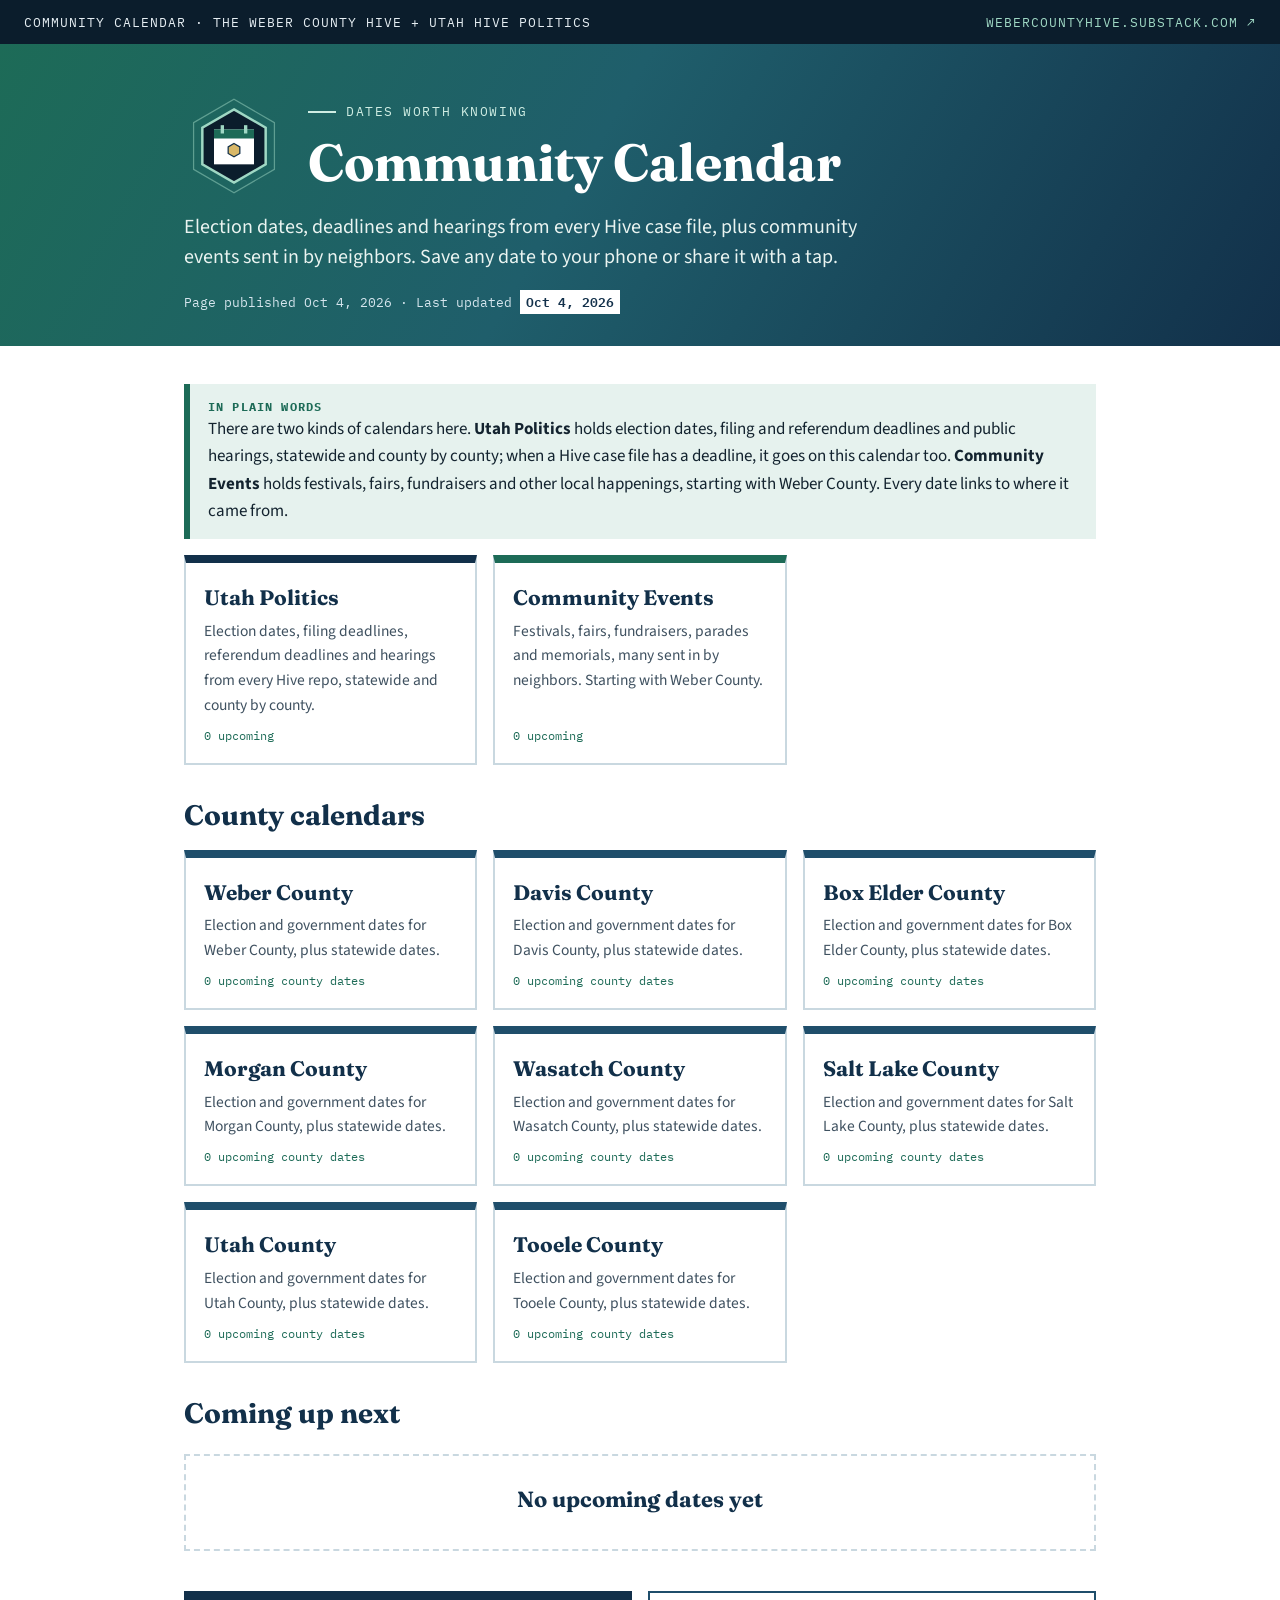
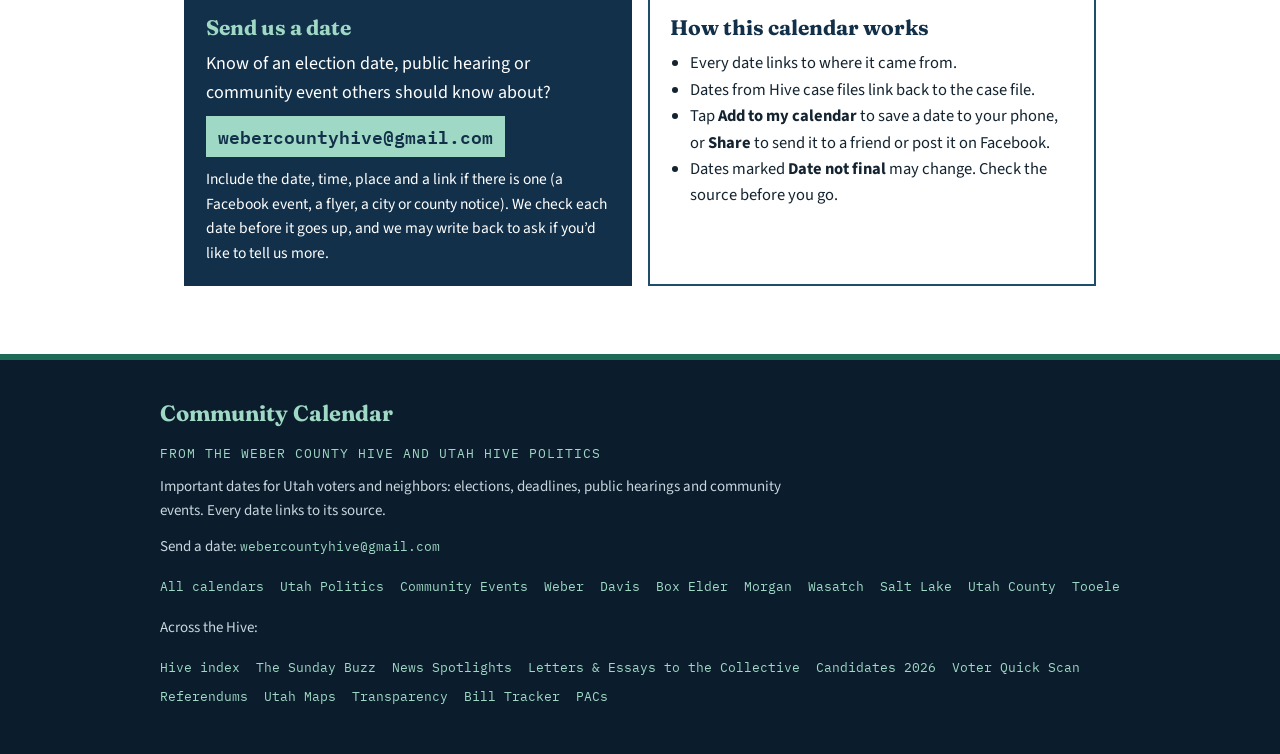
==== index.html @ 86350dc8 "Add files via upload" ====
<!DOCTYPE html>
<html lang="en">
<head>
<meta charset="UTF-8">
<meta name="viewport" content="width=device-width, initial-scale=1.0">
<title>Community Calendar — The Weber County Hive</title>
<meta name="description" content="Important dates for Utah voters and neighbors: elections, deadlines, hearings and community events, each linked to its source.">
<link rel="icon" href="data:image/svg+xml,%3Csvg xmlns='http://www.w3.org/2000/svg' viewBox='0 0 120 120'%3E%3Cpolygon points='60,8 105,34 105,86 60,112 15,86 15,34' fill='%2312304a' stroke='%239FD8C4' stroke-width='8'/%3E%3Crect x='38' y='42' width='44' height='38' fill='%23fff'/%3E%3Crect x='38' y='42' width='44' height='10' fill='%231d6b57'/%3E%3C/svg%3E">
<link rel="preconnect" href="https://fonts.googleapis.com"><link rel="preconnect" href="https://fonts.gstatic.com" crossorigin><link href="https://fonts.googleapis.com/css2?family=Fraunces:ital,opsz,wght@0,9..144,400;0,9..144,600;0,9..144,700;1,9..144,500&family=Source+Sans+3:ital,wght@0,400;0,600;0,700;1,400&family=IBM+Plex+Mono:wght@400;500;600&display=swap" rel="stylesheet">
<link rel="stylesheet" href="style.css?v=1">
</head>
<body>
<div class="topbar"><span>Community Calendar · The Weber County Hive + Utah Hive Politics</span><a href="https://webercountyhive.substack.com/" target="_blank" rel="noopener">webercountyhive.substack.com ↗</a></div>
<div class="band"><header class="masthead"><div class="mhead"><svg class="mark" viewBox="0 0 120 120" aria-hidden="true"><polygon points="60,4 108.5,32 108.5,88 60,116 11.5,88 11.5,32" fill="none" stroke="#9FD8C4" stroke-opacity=".5" stroke-width="1.5"/><polygon points="60,16 98,38 98,82 60,104 22,82 22,38" fill="#0b1d2c" stroke="#9FD8C4" stroke-width="3"/><rect x="36" y="40" width="48" height="42" fill="#fff"/><rect x="36" y="40" width="48" height="11" fill="#1d6b57"/><rect x="44" y="35" width="4" height="10" fill="#9FD8C4"/><rect x="72" y="35" width="4" height="10" fill="#9FD8C4"/><polygon points="60,57 67,61 67,69 60,73 53,69 53,61" fill="#D9B868" stroke="#12304a" stroke-width="1.5"/></svg><div>
  <div class="eyebrow">Dates worth knowing</div>
  <h1 class="title">Community Calendar</h1></div></div>
  <p class="dek">Election dates, deadlines and hearings from every Hive case file, plus community events sent in by neighbors. Save any date to your phone or share it with a tap.</p>
  <div class="dates">Page published <span data-site="pagePublished"></span> · Last updated <span class="upd" data-site="pageUpdated"></span></div>
</header></div>
<section><p class="plain"><b>IN PLAIN WORDS</b>There are two kinds of calendars here. <strong>Utah Politics</strong> holds election dates, filing and referendum deadlines and public hearings, statewide and county by county; when a Hive case file has a deadline, it goes on this calendar too. <strong>Community Events</strong> holds festivals, fairs, fundraisers and other local happenings, starting with Weber County. Every date links to where it came from.</p>
<div class="cards" id="maincards"></div>
<h2 style="margin-top:28px;">County calendars</h2><div class="cards" id="countycards"></div></section>
<section><h2>Coming up next</h2><div id="events"></div></section>
<section id="submit"><div class="two">
  <div class="box dark"><h3>Send us a date</h3><p style="margin:0;">Know of an election date, public hearing or community event others should know about?</p>
  <a class="email" href="mailto:webercountyhive@gmail.com?subject=Calendar%20Event">webercountyhive@gmail.com</a>
  <p style="margin:6px 0 0;font-size:15.5px;">Include the date, time, place and a link if there is one (a Facebook event, a flyer, a city or county notice). We check each date before it goes up, and we may write back to ask if you&rsquo;d like to tell us more.</p></div>
  <div class="box"><h3>How this calendar works</h3><ul style="margin:0;padding-left:20px;font-size:16.5px;">
  <li>Every date links to where it came from.</li>
  <li>Dates from Hive case files link back to the case file.</li>
  <li>Tap <strong>Add to my calendar</strong> to save a date to your phone, or <strong>Share</strong> to send it to a friend or post it on Facebook.</li>
  <li>Dates marked <strong>Date not final</strong> may change. Check the source before you go.</li></ul></div>
</div></section>
<div class="toast" id="toast"></div>
<footer class="site-footer"><div class="wrap">
  <h3>Community Calendar</h3><p style="color:#9FD8C4;font-family:'IBM Plex Mono',monospace;font-size:12.5px;letter-spacing:.08em;text-transform:uppercase;">From The Weber County Hive and Utah Hive Politics</p>
  <p>Important dates for Utah voters and neighbors: elections, deadlines, public hearings and community events. Every date links to its source.</p>
  <p>Send a date: <a href="mailto:webercountyhive@gmail.com?subject=Calendar%20Event">webercountyhive@gmail.com</a></p>
  <div class="site-links"><a href="index.html">All calendars</a><a href="politics.html">Utah Politics</a><a href="community.html">Community Events</a><a href="weber.html">Weber</a><a href="davis.html">Davis</a><a href="box-elder.html">Box Elder</a><a href="morgan.html">Morgan</a><a href="wasatch.html">Wasatch</a><a href="salt-lake.html">Salt Lake</a><a href="utah-county.html">Utah County</a><a href="tooele.html">Tooele</a></div>
  <p style="margin-top:6px;">Across the Hive:</p>
  <div class="site-links"><a href="https://weber-county-hive.github.io/-weber-county-hive-index/">Hive index</a><a href="https://weber-county-hive.github.io/sunday_buzz/">The Sunday Buzz</a><a href="https://weber-county-hive.github.io/Utah-Hive-News-Spotlights/">News Spotlights</a><a href="https://weber-county-hive.github.io/Letters-Essays-to-the-Collective/">Letters &amp; Essays to the Collective</a><a href="https://weber-county-hive.github.io/candidates2026/">Candidates 2026</a><a href="https://weber-county-hive.github.io/Voter-Quick-Scan-2026/">Voter Quick Scan</a><a href="https://webercountyhive-coder.github.io/referendum/">Referendums</a><a href="https://weber-county-hive.github.io/utah-maps/">Utah Maps</a><a href="https://weber-county-hive.github.io/Transparency/">Transparency</a><a href="https://weber-county-hive.github.io/Bill-Tracker/">Bill Tracker</a><a href="https://weber-county-hive.github.io/pac/">PACs</a></div>
</div></footer>
<script src="events-data.js?v=1"></script>
<script>window.CAL_MODE="hub";window.CAL_COUNTY="";window.CAL_FILE="";</script>
<script src="calendar.js?v=1"></script>
</body>
</html>
---- style.css ----
/* Weber County Hive Community Calendar — blues and greens */
:root{--navy:#12304a;--blue:#1f4e6b;--sea:#1f5e6b;--green:#1d6b57;--mint:#E6F2EE;--sky:#E7F0F6;--white:#FFFFFF;--ink:#13232F;--ink-soft:#3F5160;--line:#C9D8E0;--gold:#D9B868;--max:960px;}
*{box-sizing:border-box;}
body{margin:0;background:var(--white);color:var(--ink);font-family:'Source Sans 3',sans-serif;font-size:18px;line-height:1.6;}
a{color:var(--blue);text-underline-offset:3px;}
a:hover{color:var(--green);}
h1,h2,h3{font-family:'Fraunces',serif;font-weight:700;margin:0;}
.topbar{background:#0b1d2c;color:#E6EEF3;padding:12px 24px;font-family:'IBM Plex Mono',monospace;font-size:12.5px;letter-spacing:.08em;text-transform:uppercase;display:flex;justify-content:space-between;flex-wrap:wrap;gap:8px;}
.topbar a{color:#9FD8C4;text-decoration:none;}
.topbar a:hover{color:#fff;}
.band{background:linear-gradient(120deg,var(--green) 0%,var(--sea) 45%,var(--navy) 100%);color:#fff;}
header.masthead{padding:52px 24px 32px;max-width:var(--max);margin:0 auto;}
.crumb{font-family:'IBM Plex Mono',monospace;font-size:12.5px;margin-bottom:16px;}
.crumb a{color:#CFEDE3;}
.mhead{display:flex;gap:24px;align-items:center;}
.mark{width:100px;height:100px;flex:none;}
.eyebrow{font-family:'IBM Plex Mono',monospace;font-size:13px;letter-spacing:.12em;text-transform:uppercase;margin-bottom:12px;color:#CFEDE3;display:flex;align-items:center;gap:10px;}
.eyebrow::before{content:"";width:28px;height:2px;background:#CFEDE3;display:inline-block;}
h1.title{font-size:clamp(32px,5.4vw,52px);line-height:1.06;}
.dek{font-size:20px;max-width:700px;margin-top:16px;line-height:1.5;color:#EAF4F1;}
.dates{font-family:'IBM Plex Mono',monospace;font-size:13px;margin-top:16px;color:#D6E6EE;}
.dates .upd{background:#fff;color:var(--navy);padding:1px 6px;font-weight:600;}
section{max-width:var(--max);margin:0 auto;padding:28px 24px 0;}
section h2{font-size:28px;margin-bottom:10px;color:var(--navy);}
.plain{background:var(--mint);border-left:6px solid var(--green);padding:14px 18px;margin:10px 0 16px;font-size:17px;}
.plain b{font-family:'IBM Plex Mono',monospace;font-size:11.5px;letter-spacing:.1em;display:block;color:var(--green);}
.calnav{display:flex;flex-wrap:wrap;gap:8px;margin:6px 0 4px;}
.calnav a{font-family:'IBM Plex Mono',monospace;font-size:13px;padding:7px 12px;border:2px solid var(--blue);text-decoration:none;color:var(--blue);background:#fff;}
.calnav a.on,.calnav a:hover{background:var(--blue);color:#fff;}
.calnav .lbl{font-family:'IBM Plex Mono',monospace;font-size:11.5px;letter-spacing:.1em;text-transform:uppercase;color:var(--ink-soft);width:100%;margin-top:6px;}
.bar{display:flex;gap:10px;flex-wrap:wrap;align-items:center;margin:14px 0 6px;}
.bar button,.bar select,.bar label{font-family:'IBM Plex Mono',monospace;font-size:13px;}
.bar button{padding:10px 14px;border:2px solid var(--navy);background:#fff;color:var(--navy);cursor:pointer;}
.bar button.on{background:var(--navy);color:#fff;}
.bar select{padding:10px 12px;border:2px solid var(--navy);background:#fff;}
.bar label{display:flex;gap:6px;align-items:center;cursor:pointer;}
.bar input[type=checkbox]{width:18px;height:18px;}
.count{font-family:'IBM Plex Mono',monospace;font-size:13px;color:var(--ink-soft);}
.month{margin-top:22px;}
.month h3{font-size:22px;color:var(--green);border-bottom:3px solid var(--green);padding-bottom:4px;margin-bottom:10px;}
.ev{display:flex;gap:16px;border:1px solid var(--line);border-left:6px solid var(--blue);background:#fff;padding:16px 18px;margin:10px 0;scroll-margin-top:20px;}
.ev.t-election{border-left-color:var(--navy);} .ev.t-deadline{border-left-color:#B5462F;} .ev.t-meeting{border-left-color:var(--sea);} .ev.t-community{border-left-color:var(--green);} .ev.t-memorial{border-left-color:#6B5A8E;}
.ev:target{box-shadow:0 0 0 4px var(--gold);}
.day{flex:none;width:66px;text-align:center;background:var(--sky);padding:8px 4px;align-self:flex-start;}
.day .m{font-family:'IBM Plex Mono',monospace;font-size:12px;letter-spacing:.08em;text-transform:uppercase;color:var(--blue);}
.day .d{font-family:'Fraunces',serif;font-size:30px;font-weight:700;line-height:1;color:var(--navy);}
.day .w{font-family:'IBM Plex Mono',monospace;font-size:11px;color:var(--ink-soft);}
.evb{flex:1;min-width:0;}
.evb h4{font-family:'Fraunces',serif;font-size:21px;margin:4px 0 4px;line-height:1.25;}
.chips{display:flex;flex-wrap:wrap;gap:6px;}
.chip{font-family:'IBM Plex Mono',monospace;font-size:10.5px;letter-spacing:.07em;text-transform:uppercase;padding:2px 7px;background:var(--sky);color:var(--navy);}
.chip.rdr{background:var(--mint);color:var(--green);}
.chip.tent{background:#FBEFD9;color:#7A5A1E;}
.when,.where{font-size:16px;color:var(--ink-soft);margin:2px 0;}
.evb p{margin:6px 0;font-size:16.5px;}
.acts{display:flex;flex-wrap:wrap;gap:8px;margin-top:8px;}
.acts a,.acts button{font-family:'IBM Plex Mono',monospace;font-size:12.5px;padding:7px 10px;border:1px solid var(--blue);background:#fff;color:var(--blue);text-decoration:none;cursor:pointer;}
.acts a:hover,.acts button:hover{background:var(--blue);color:#fff;}
.acts .src{border-color:var(--green);color:var(--green);}
.empty{border:2px dashed var(--line);padding:26px;text-align:center;margin-top:18px;color:var(--ink-soft);}
.empty h3{color:var(--navy);font-size:22px;margin-bottom:6px;}
table.grid{width:100%;border-collapse:collapse;table-layout:fixed;margin-top:10px;}
table.grid th{font-family:'IBM Plex Mono',monospace;font-size:12px;color:var(--ink-soft);padding:6px 0;}
table.grid td{border:1px solid var(--line);vertical-align:top;height:92px;padding:4px;font-size:13px;}
table.grid td .n{font-family:'IBM Plex Mono',monospace;font-size:12px;color:var(--ink-soft);}
table.grid td.today{background:var(--mint);}
table.grid td a{display:block;background:var(--sky);color:var(--navy);text-decoration:none;padding:2px 4px;margin-top:3px;font-size:12px;line-height:1.25;overflow:hidden;text-overflow:ellipsis;}
.gridhead{display:flex;justify-content:space-between;align-items:center;margin-top:18px;}
.gridhead h3{font-size:24px;color:var(--navy);}
.gridhead button{font-family:'IBM Plex Mono',monospace;font-size:13px;padding:8px 12px;border:2px solid var(--navy);background:#fff;cursor:pointer;}
.box{border:2px solid var(--blue);padding:18px 20px;margin:12px 0;background:#fff;}
.box h3{font-size:21px;margin-bottom:6px;color:var(--navy);}
.box.dark{background:var(--navy);color:#fff;border-color:var(--navy);}
.box.dark h3{color:#9FD8C4;}
.box.dark a{color:#9FD8C4;}
.email{display:inline-block;font-family:'IBM Plex Mono',monospace;font-size:18px;font-weight:600;background:#9FD8C4;color:var(--navy)!important;padding:6px 12px;margin:8px 0 4px;text-decoration:none!important;}
.two{display:grid;grid-template-columns:1fr 1fr;gap:16px;}
.cards{display:grid;grid-template-columns:repeat(auto-fill,minmax(260px,1fr));gap:16px;margin-top:12px;}
.card{border:2px solid var(--line);border-top:8px solid var(--blue);padding:18px;text-decoration:none;color:var(--ink);background:#fff;display:flex;flex-direction:column;}
.card.g-politics{border-top-color:var(--navy);} .card.g-community{border-top-color:var(--green);}
.card:hover{border-color:var(--blue);}
.card h3{font-size:21px;color:var(--navy);margin-bottom:4px;}
.card p{font-size:15.5px;color:var(--ink-soft);margin:0 0 8px;flex-grow:1;}
.card .meta{font-family:'IBM Plex Mono',monospace;font-size:12px;color:var(--green);}
.toast{position:fixed;left:50%;bottom:24px;transform:translateX(-50%);background:var(--navy);color:#fff;padding:10px 16px;font-family:'IBM Plex Mono',monospace;font-size:13px;display:none;z-index:9;}
.site-links{display:flex;flex-wrap:wrap;gap:8px 16px;margin-top:6px;}
footer.site-footer{background:#0b1d2c;color:#E6EEF3;padding:36px 24px 46px;margin-top:56px;border-top:6px solid var(--green);}
footer.site-footer .wrap{max-width:var(--max);margin:0 auto;display:flex;flex-direction:column;gap:12px;}
footer.site-footer h3{color:#9FD8C4;font-size:22px;}
footer.site-footer p{color:#C9D6DE;font-size:15px;max-width:640px;margin:0;}
footer.site-footer a{color:#9FD8C4;text-decoration:none;font-family:'IBM Plex Mono',monospace;font-size:13px;}
footer.site-footer a:hover{color:#fff;}
@media(max-width:640px){.mhead{flex-direction:column;align-items:flex-start;gap:12px;}.mark{width:70px;height:70px;}header.masthead{padding:38px 16px 26px;}section{padding:22px 16px 0;}.two{grid-template-columns:1fr;}.topbar{padding:10px 16px;}.ev{flex-direction:column;gap:8px;}.day{display:flex;gap:8px;align-items:baseline;width:auto;padding:4px 10px;}.day .d{font-size:22px;}table.grid td{height:64px;font-size:11px;padding:2px;}table.grid td a{font-size:10px;}}
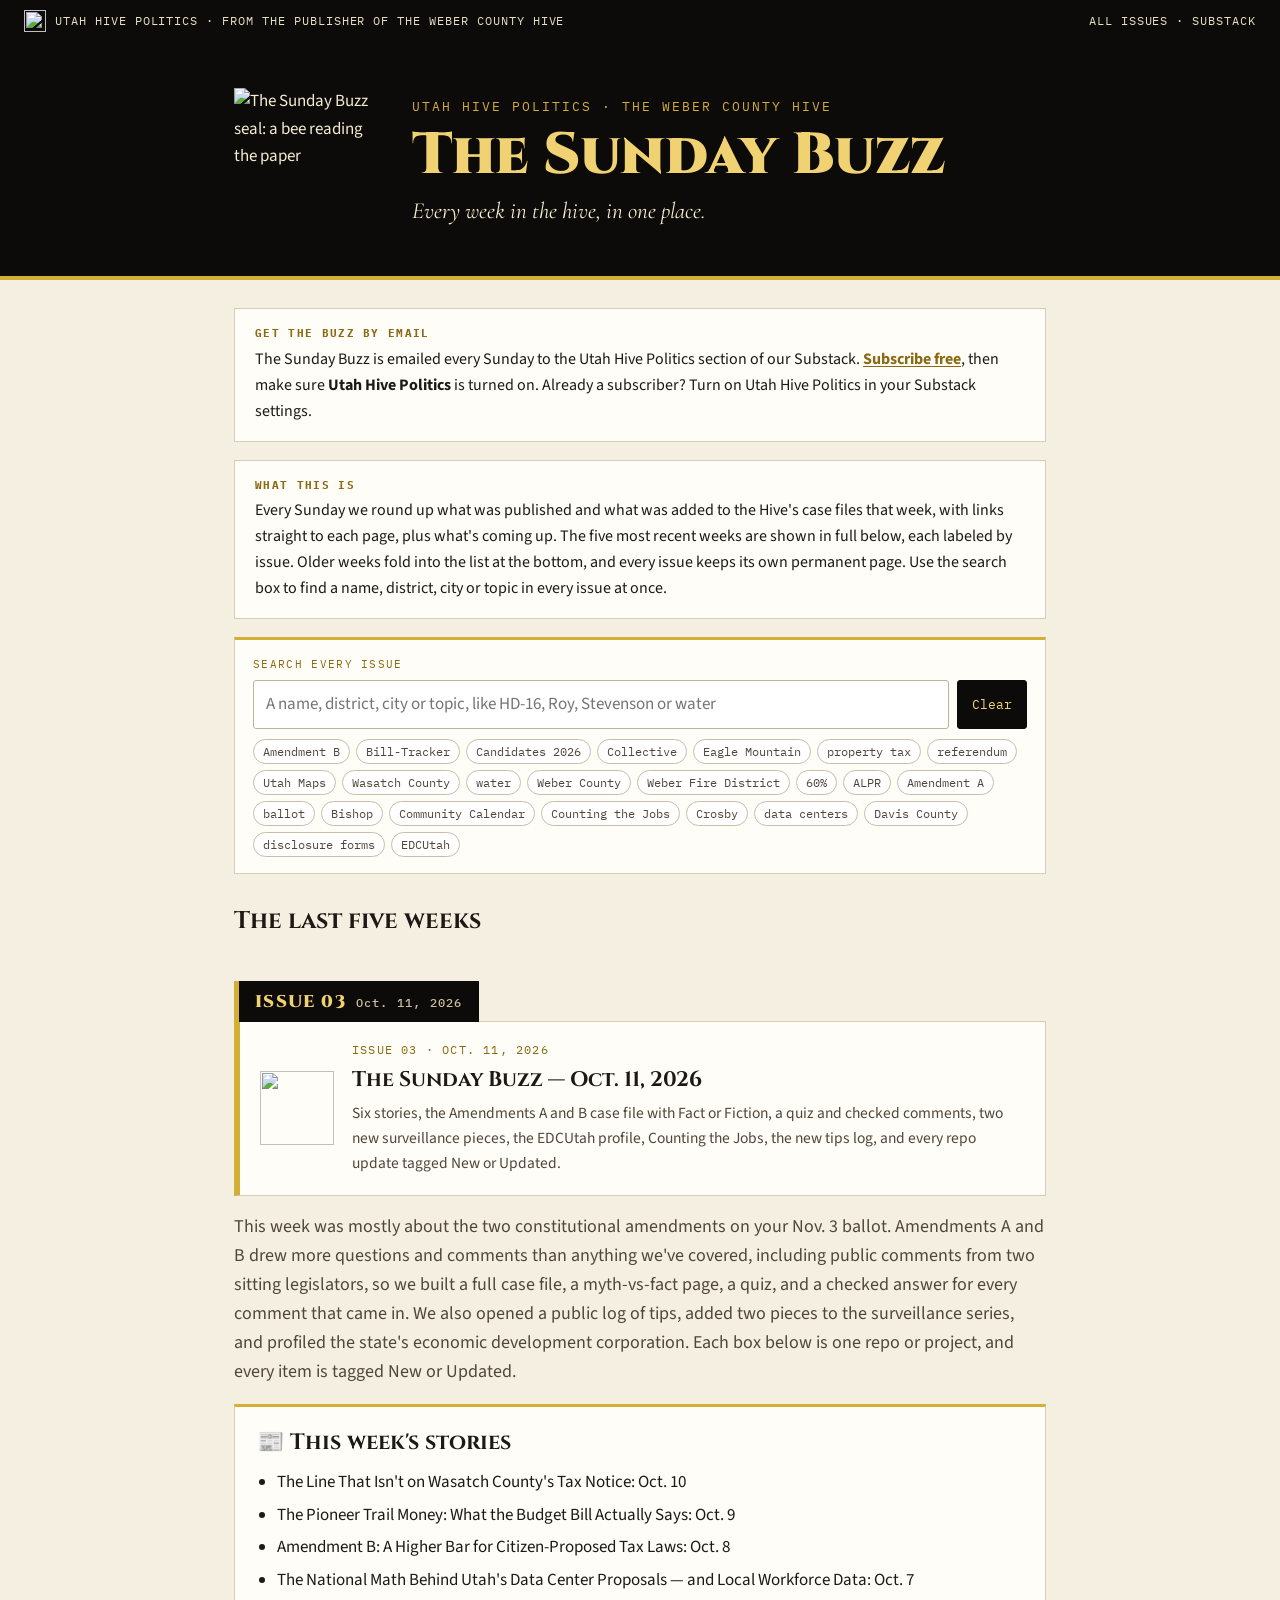
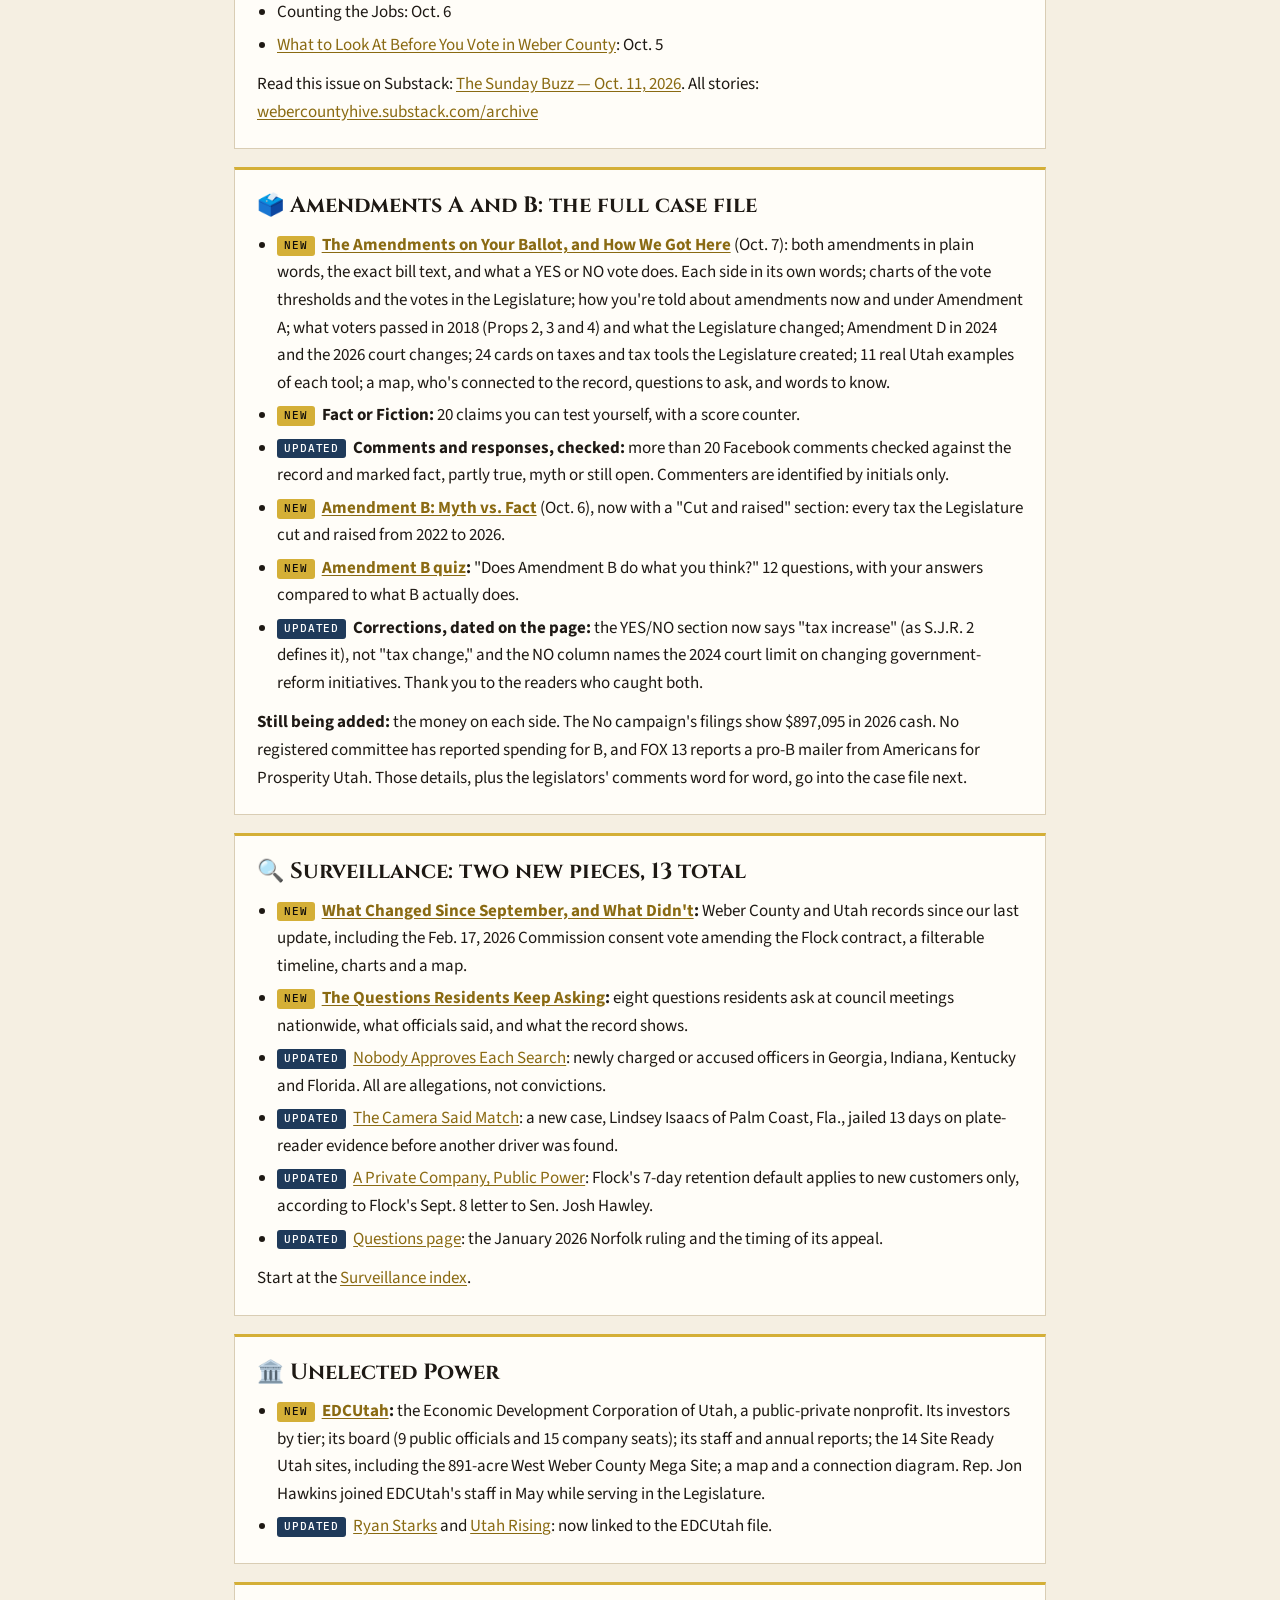
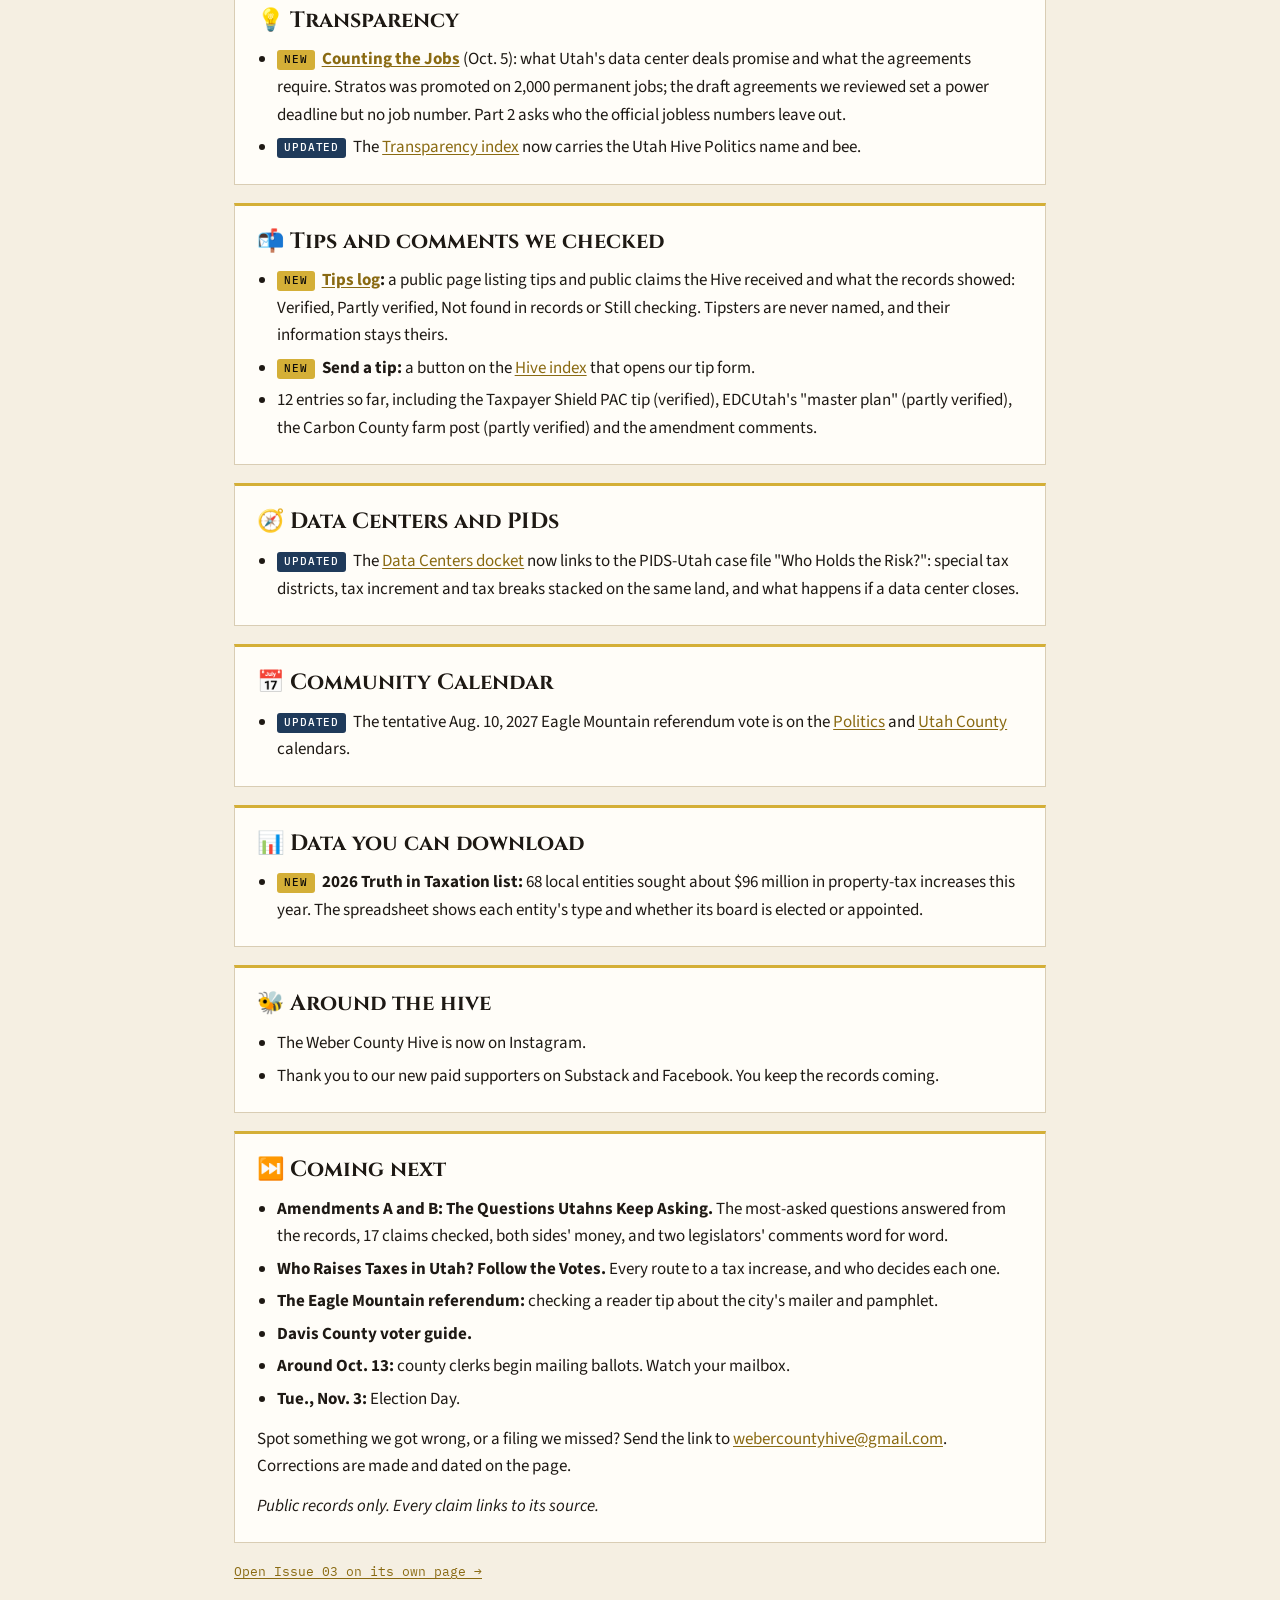
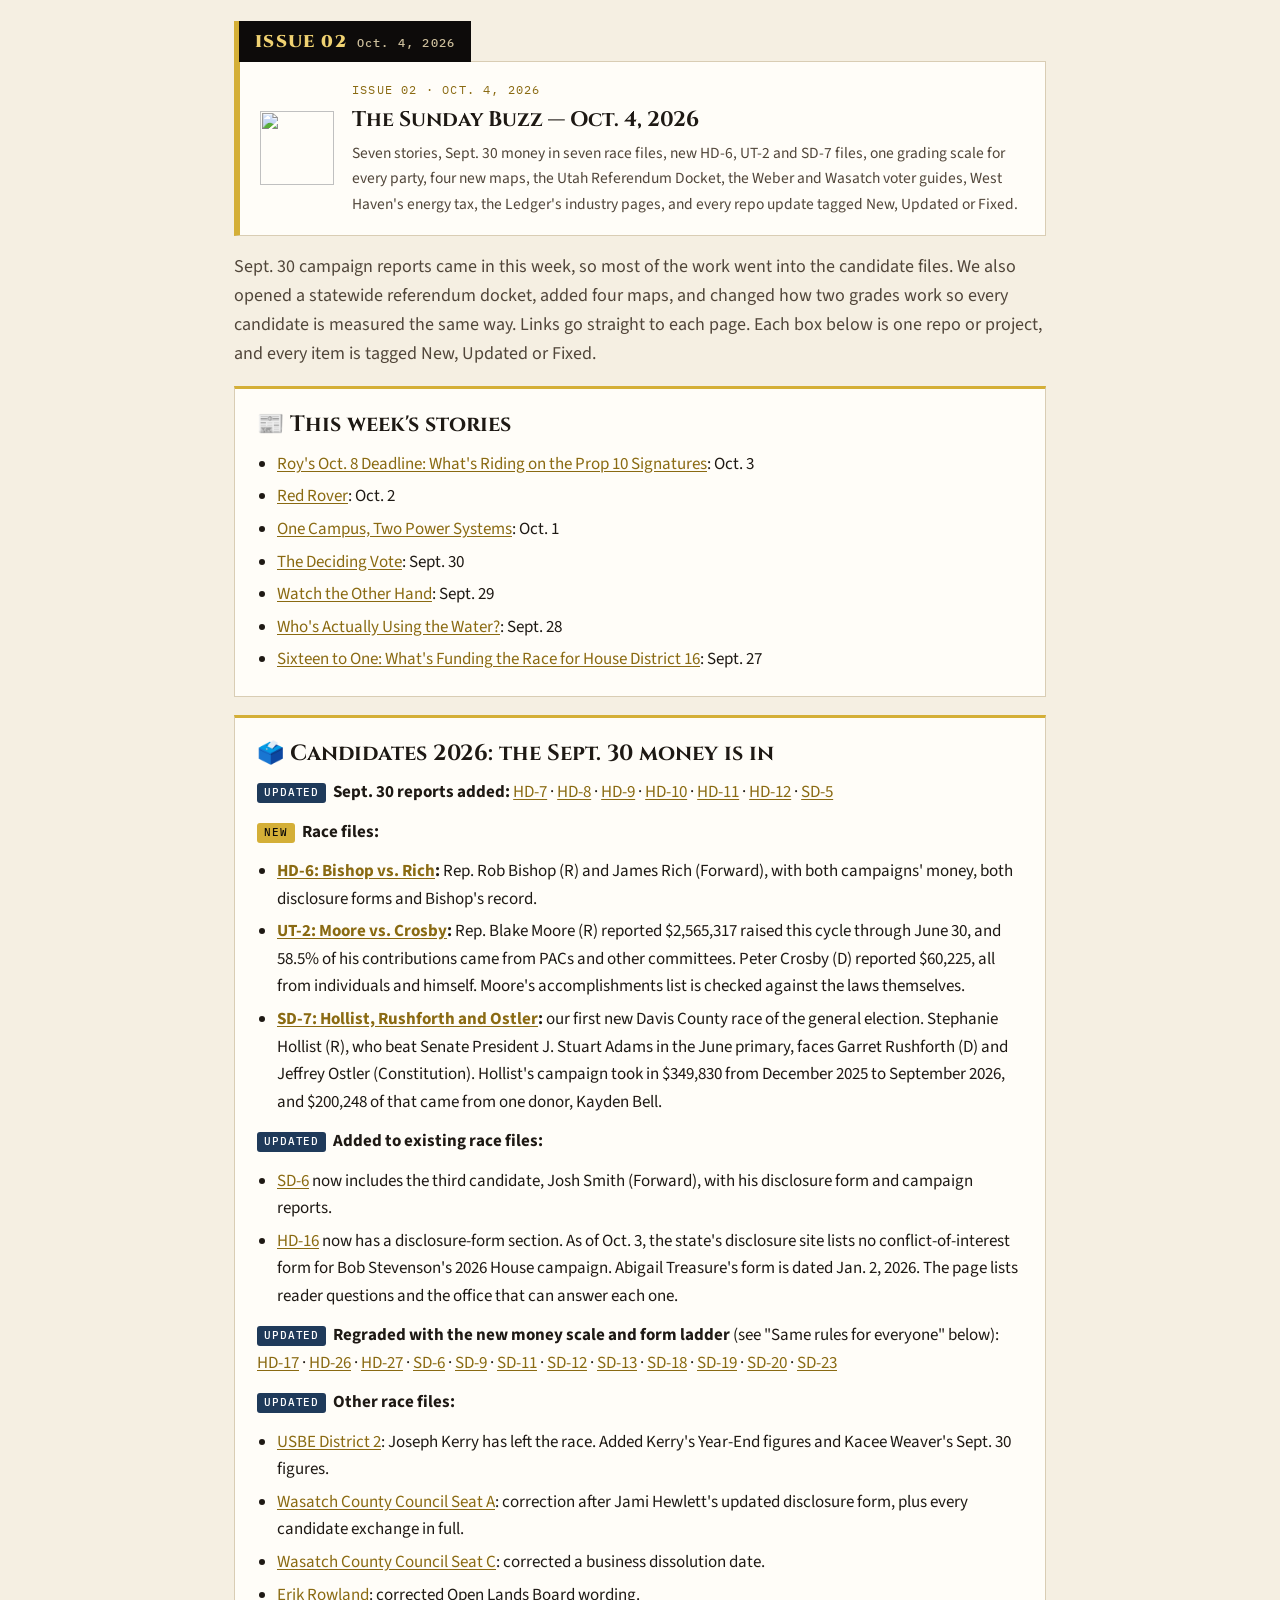
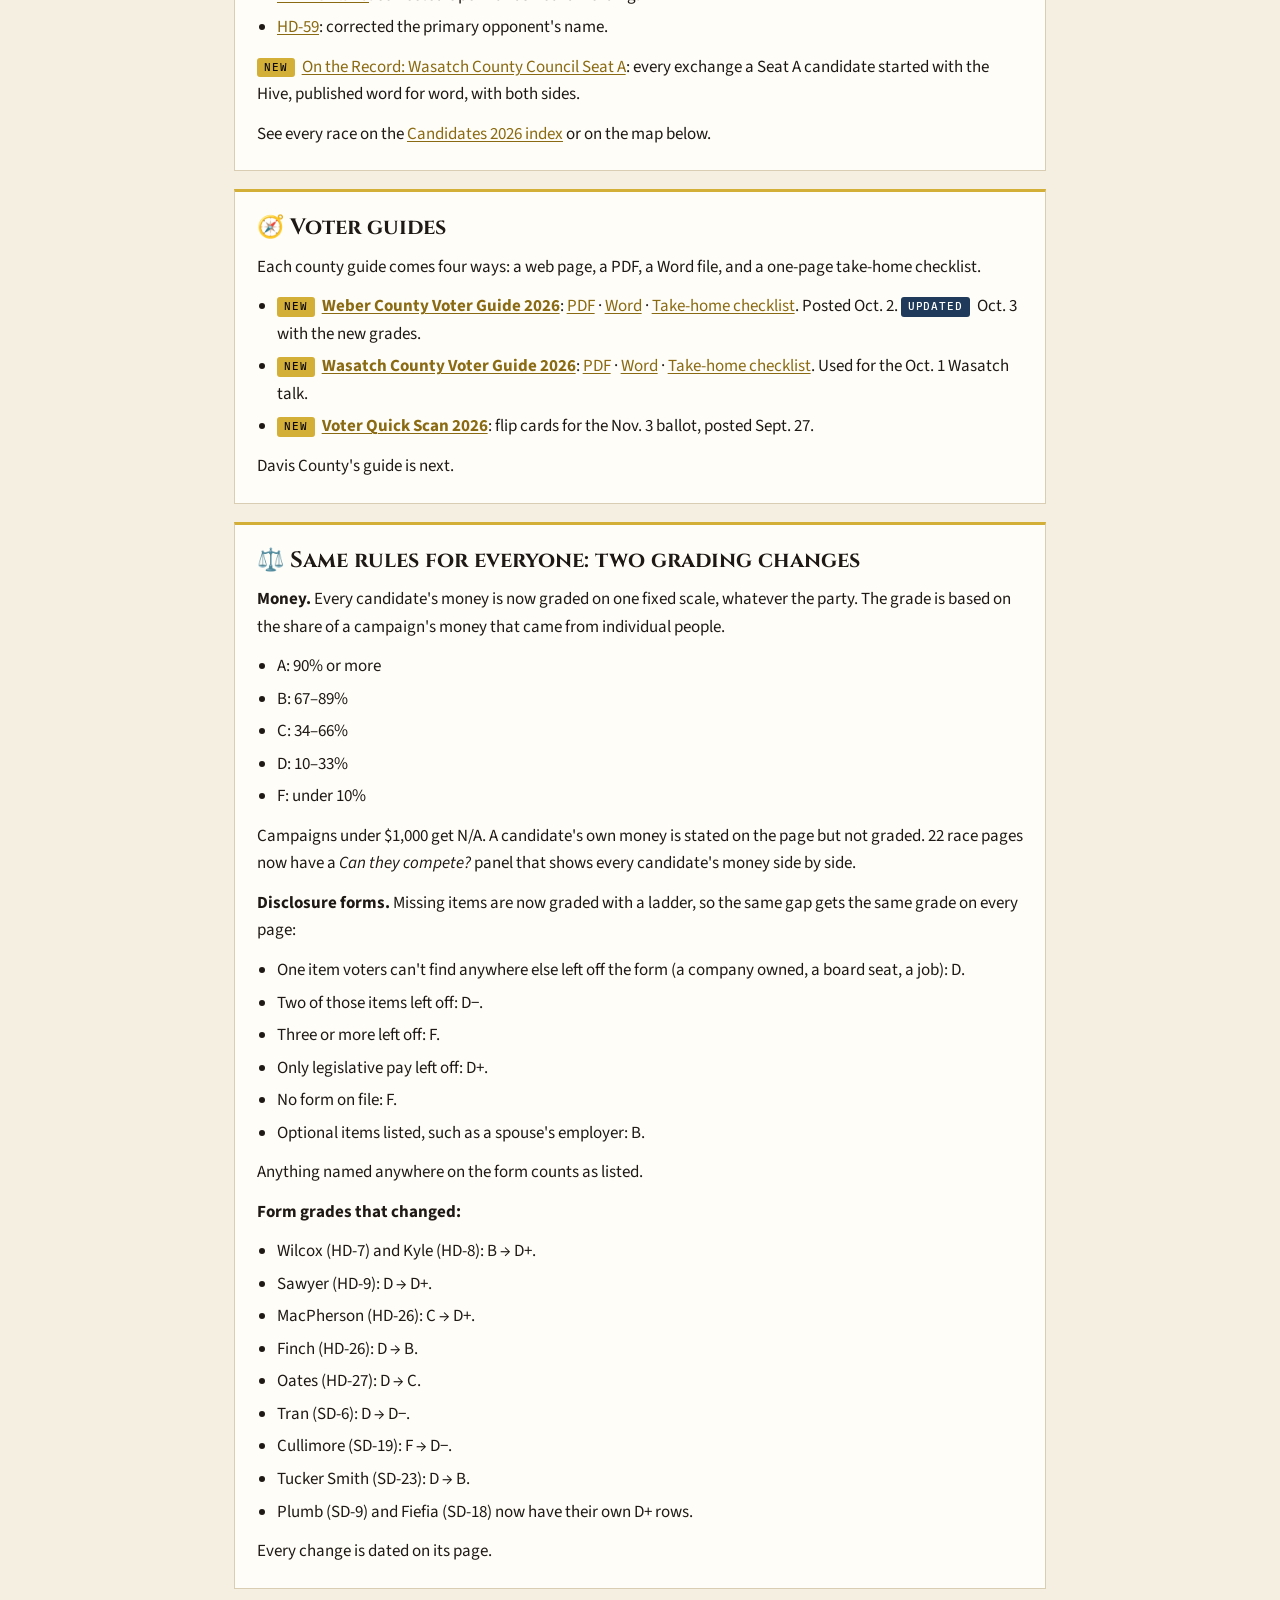
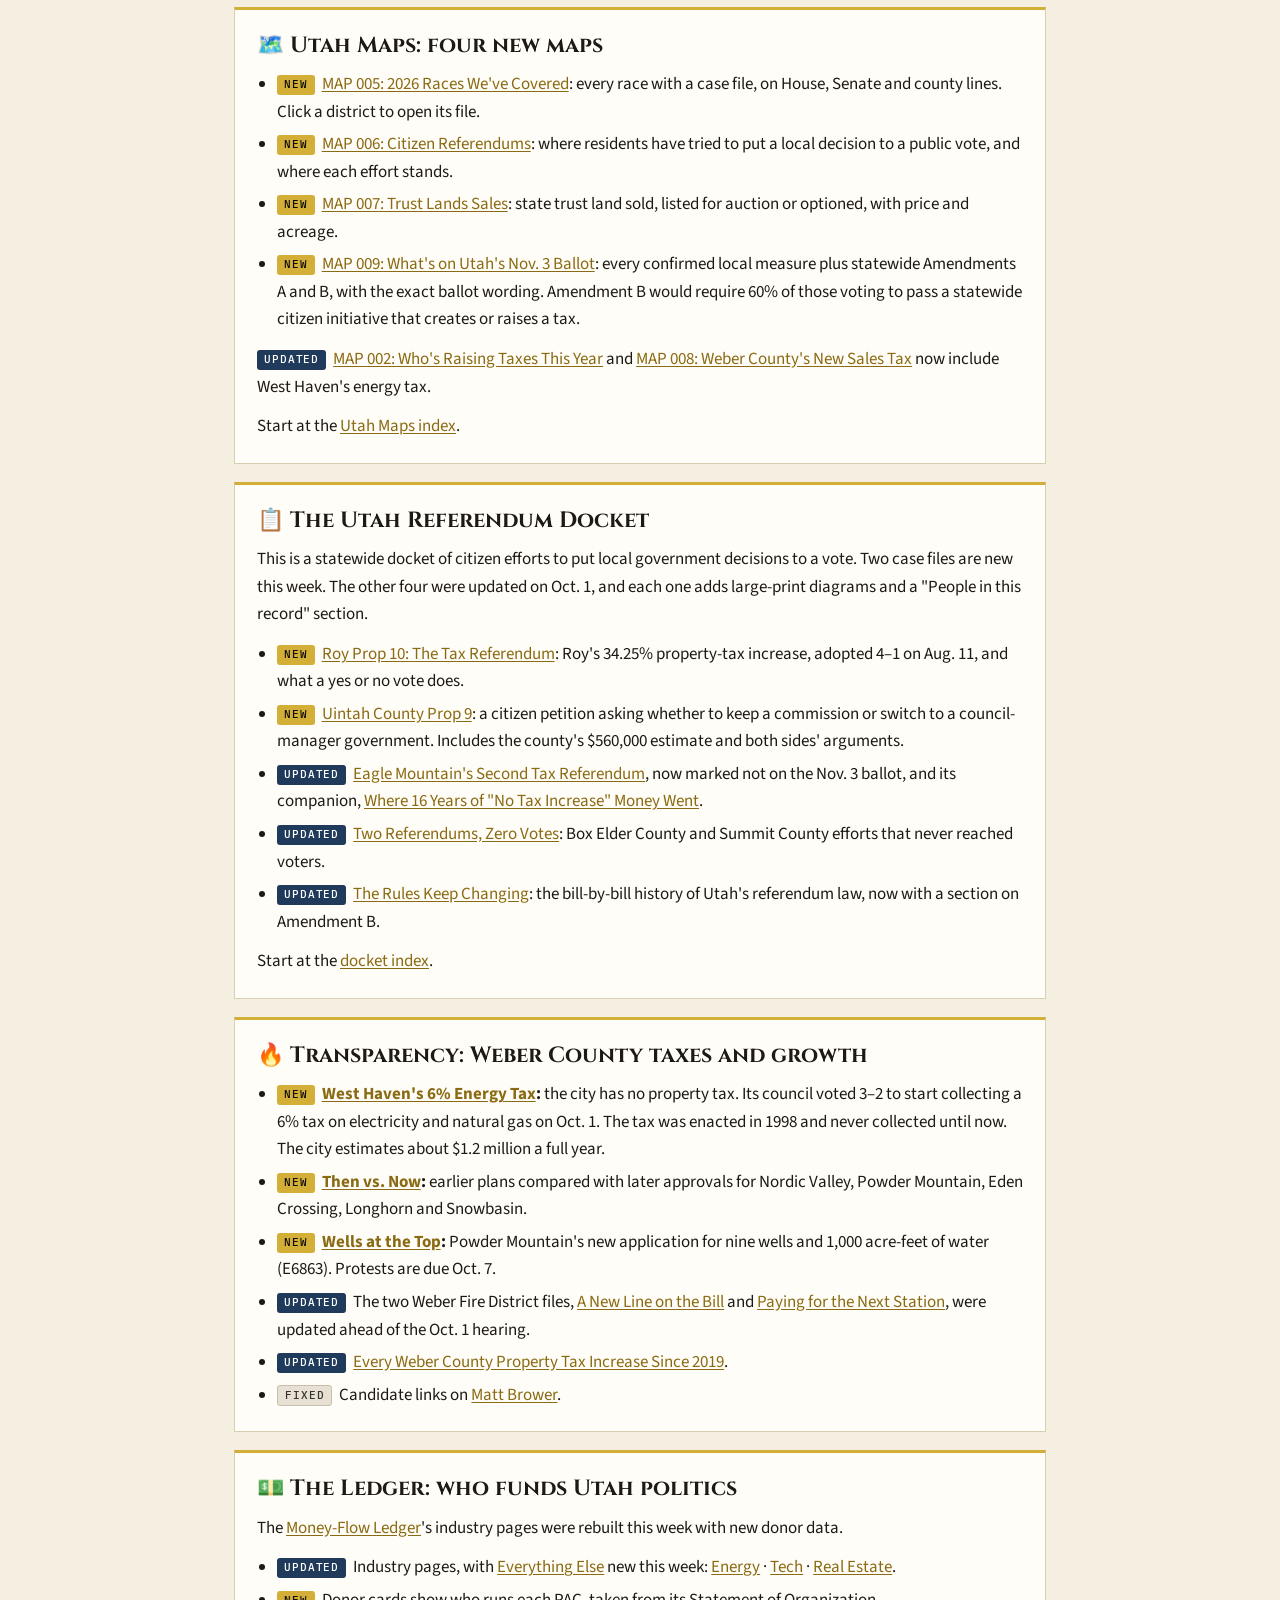
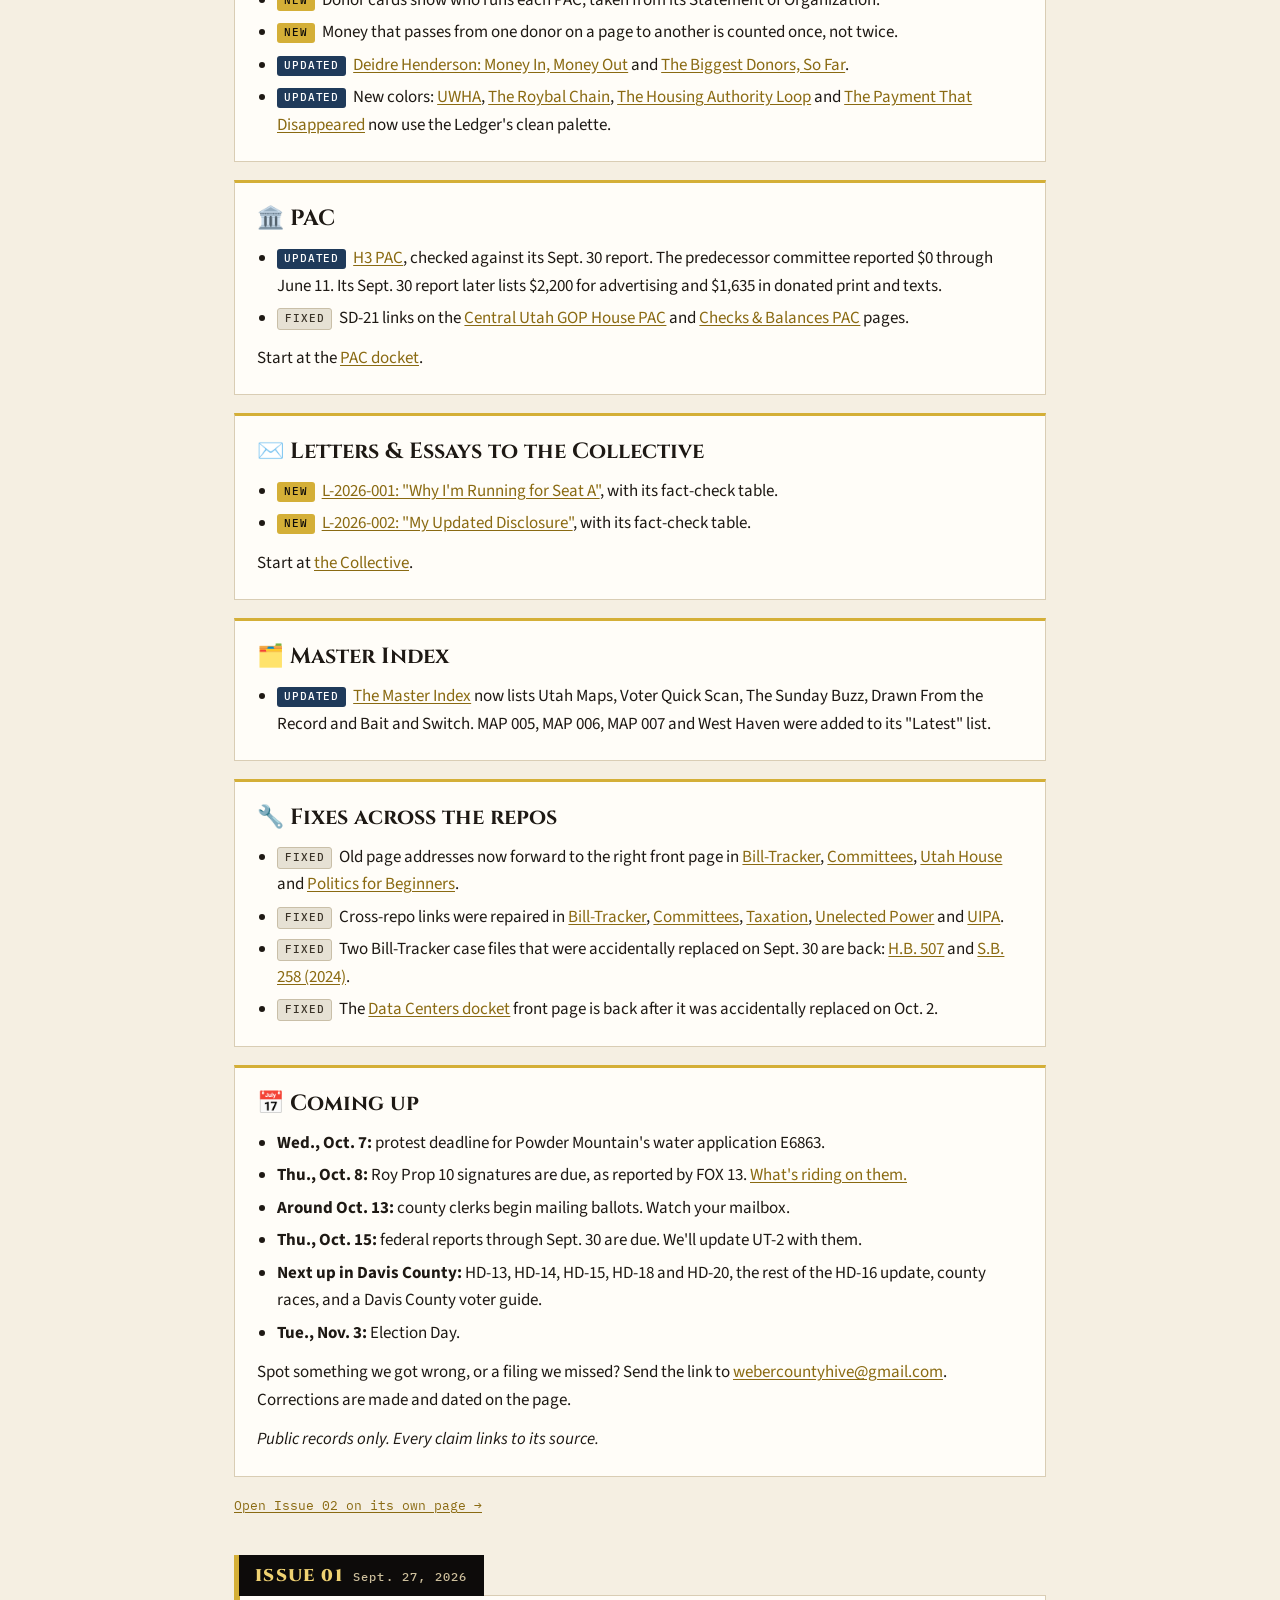
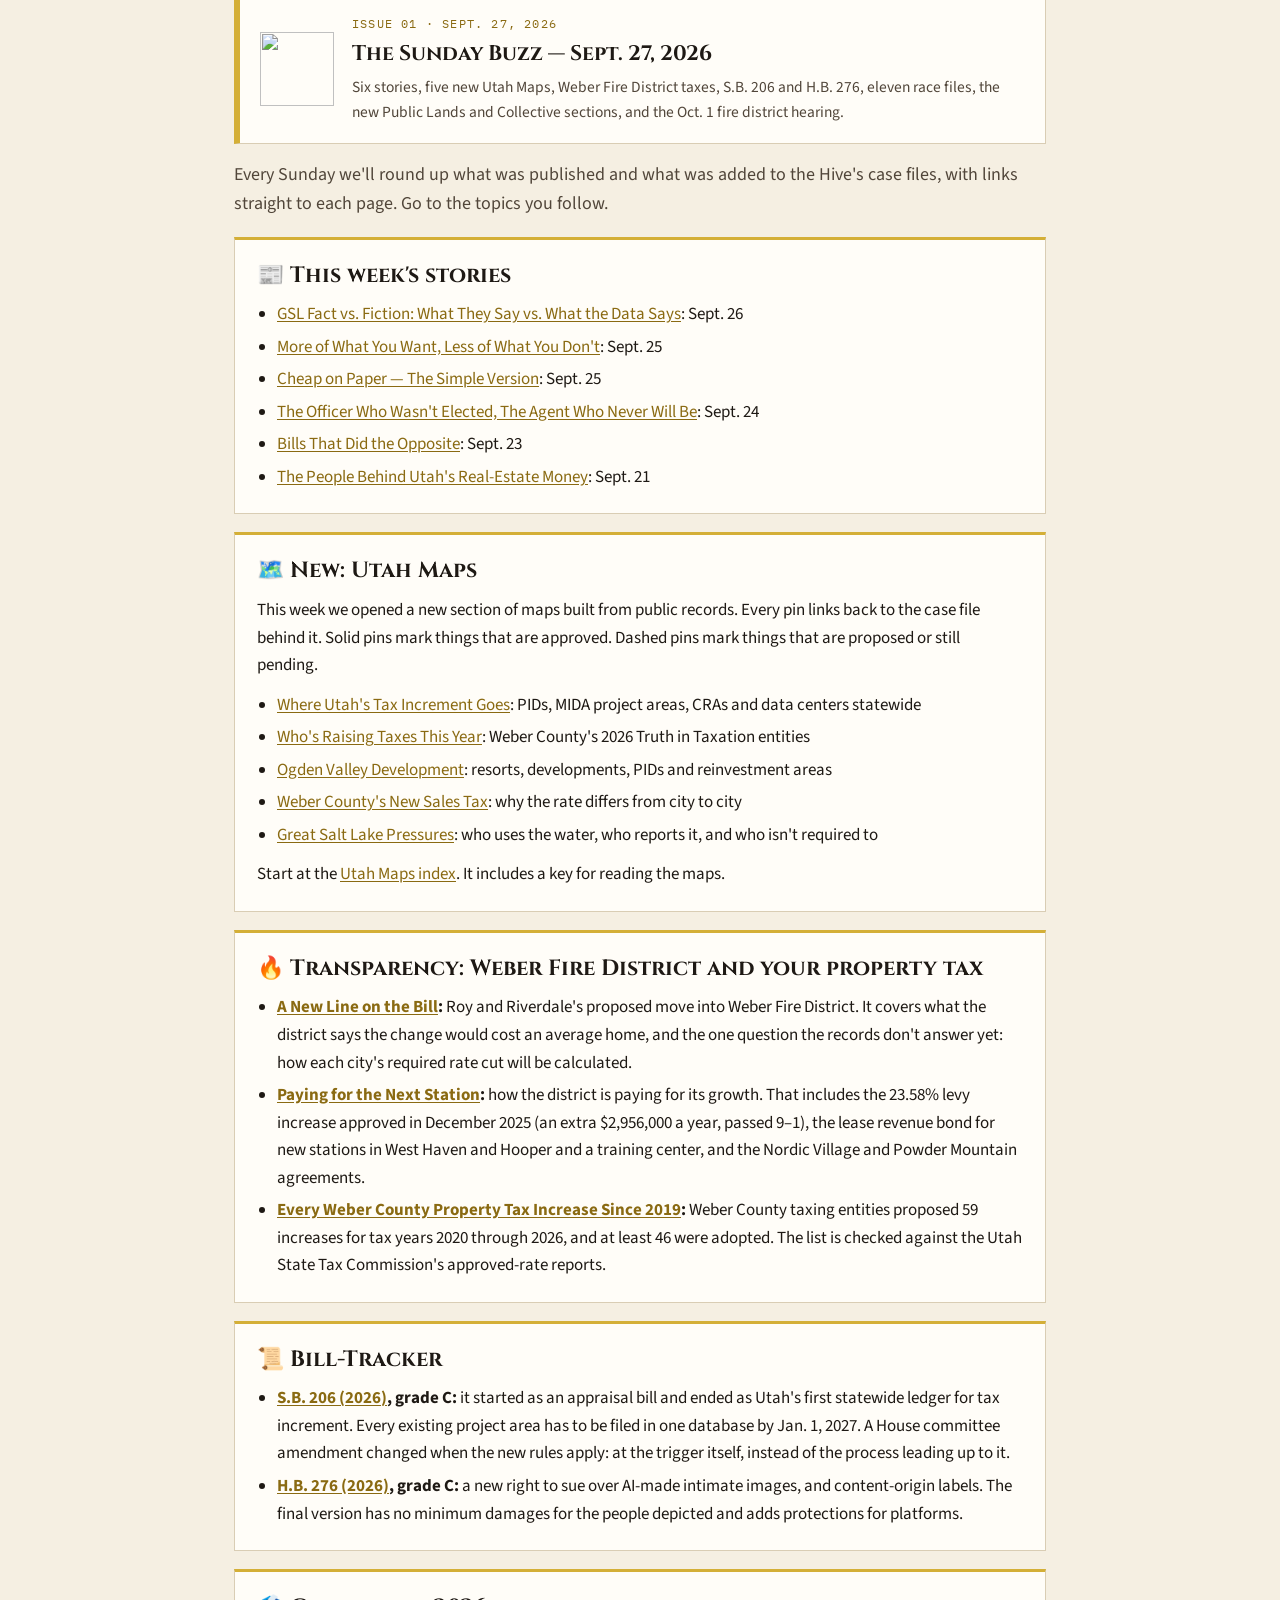
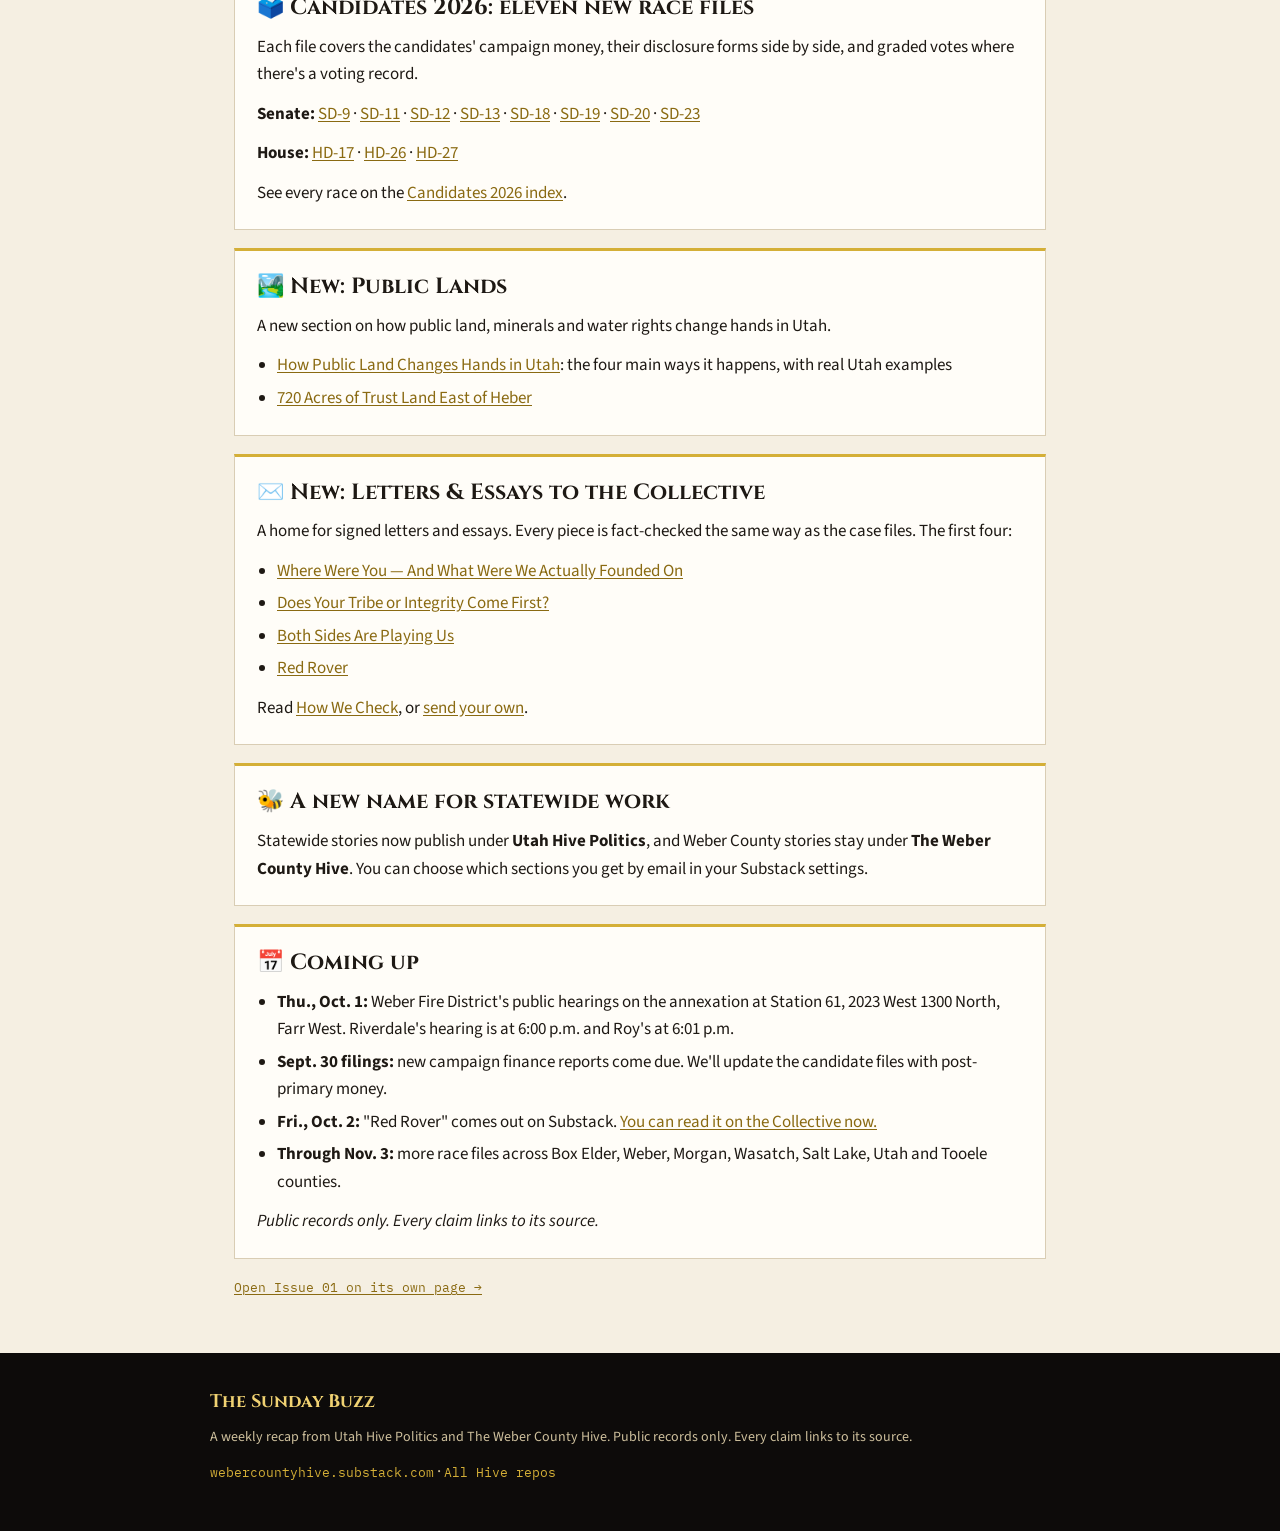
==== commit 94be02e6: "Add files via upload" ====
--- a/index.html
+++ b/index.html
@@ -3,45 +3,183 @@
 <head>
 <meta charset="UTF-8">
 <meta name="viewport" content="width=device-width, initial-scale=1.0">
-<title>Community Calendar — The Weber County Hive</title>
-<meta name="description" content="Important dates for Utah voters and neighbors: elections, deadlines, hearings and community events, each linked to its source.">
-<link rel="icon" href="data:image/svg+xml,%3Csvg xmlns='http://www.w3.org/2000/svg' viewBox='0 0 120 120'%3E%3Cpolygon points='60,8 105,34 105,86 60,112 15,86 15,34' fill='%2312304a' stroke='%239FD8C4' stroke-width='8'/%3E%3Crect x='38' y='42' width='44' height='38' fill='%23fff'/%3E%3Crect x='38' y='42' width='44' height='10' fill='%231d6b57'/%3E%3C/svg%3E">
-<link rel="preconnect" href="https://fonts.googleapis.com"><link rel="preconnect" href="https://fonts.gstatic.com" crossorigin><link href="https://fonts.googleapis.com/css2?family=Fraunces:ital,opsz,wght@0,9..144,400;0,9..144,600;0,9..144,700;1,9..144,500&family=Source+Sans+3:ital,wght@0,400;0,600;0,700;1,400&family=IBM+Plex+Mono:wght@400;500;600&display=swap" rel="stylesheet">
-<link rel="stylesheet" href="style.css?v=1">
+<title>The Sunday Buzz — Utah Hive Politics</title>
+<meta name="description" content="The Sunday Buzz: the weekly recap from Utah Hive Politics and The Weber County Hive. Every story and case file from the week, linked to its source.">
+<meta property="og:title" content="The Sunday Buzz — Utah Hive Politics">
+<meta property="og:description" content="The Sunday Buzz: the weekly recap from Utah Hive Politics and The Weber County Hive. Every story and case file from the week, linked to its source.">
+<meta property="og:image" content="https://weber-county-hive.github.io/sunday_buzz/social-preview-sunday-buzz.png">
+<meta name="twitter:card" content="summary_large_image">
+<link rel="icon" type="image/png" href="sunday-buzz-logo.png">
+<link rel="preconnect" href="https://fonts.googleapis.com"><link rel="preconnect" href="https://fonts.gstatic.com" crossorigin><link href="https://fonts.googleapis.com/css2?family=Cinzel:wght@700;900&family=Cormorant+Garamond:ital,wght@1,600&family=Source+Sans+3:wght@400;600;700&family=IBM+Plex+Mono:wght@400;500&display=swap" rel="stylesheet">
+<style>
+:root{--paper:#F5EFE2;--card:#FFFDF8;--void:#0D0B0A;--gold:#D4AF37;--gold-ink:#8A6A12;--ink:#1E1914;--soft:#51463A;--line:#D9CDB4;--max:860px}
+*{box-sizing:border-box}
+body{margin:0;background:var(--paper);color:var(--ink);font-family:'Source Sans 3',sans-serif;font-size:17px;line-height:1.62}
+a{color:var(--gold-ink);text-underline-offset:2px}a:hover{color:var(--ink)}
+h1,h2,h3{font-family:'Cinzel',serif;font-weight:700;margin:0}
+.topbar{background:var(--void);color:#E9DFC2;padding:10px 24px;font-family:'IBM Plex Mono',monospace;font-size:12px;letter-spacing:.08em;text-transform:uppercase;display:flex;justify-content:space-between;align-items:center;flex-wrap:wrap;gap:8px}
+.topbar a{color:#E9DFC2;text-decoration:none}.topbar a:hover{color:var(--gold)}
+.topbar .brand{display:flex;align-items:center;gap:9px}.topbar img{width:22px;height:22px}
+header.masthead{background:var(--void);color:#F4EBD0;border-bottom:4px solid var(--gold)}
+.mh{max-width:var(--max);margin:0 auto;padding:46px 24px 38px;display:flex;gap:28px;align-items:center}
+.mh img{width:150px;height:150px;flex:none}
+.eyebrow{font-family:'IBM Plex Mono',monospace;font-size:12.5px;letter-spacing:.16em;text-transform:uppercase;color:var(--gold)}
+h1.title{font-size:clamp(34px,6vw,58px);line-height:1.02;color:#F0D272;margin:10px 0 8px;font-weight:900}
+.dek{font-family:'Cormorant Garamond',serif;font-style:italic;font-size:23px;color:#F4EBD0;margin:0}
+.dates{font-family:'IBM Plex Mono',monospace;font-size:12px;color:#CDBF9C;margin-top:12px}
+main{max-width:var(--max);margin:0 auto;padding:10px 24px 0}
+.intro{font-size:18px;color:var(--soft);margin:26px 0 6px}
+section.blk{background:var(--card);border:1px solid var(--line);border-top:3px solid var(--gold);padding:18px 22px 10px;margin:18px 0}
+section.blk h2{font-size:22px;margin-bottom:8px}
+section.blk ul{padding-left:20px;margin:8px 0 12px}section.blk li{margin:5px 0}
+section.blk p{margin:8px 0 12px}
+.issues{display:grid;gap:16px;margin:24px 0}
+.issue{display:flex;gap:18px;align-items:center;background:var(--card);border:1px solid var(--line);border-left:4px solid var(--gold);padding:18px 20px;text-decoration:none;color:var(--ink)}
+.issue:hover{box-shadow:0 8px 24px rgba(13,11,10,.12)}
+.issue .num{font-family:'IBM Plex Mono',monospace;font-size:12px;letter-spacing:.1em;color:var(--gold-ink);text-transform:uppercase}
+.issue h3{font-size:21px;margin:4px 0}
+.issue p{margin:0;color:var(--soft);font-size:15.5px}
+.issue img{width:74px;height:74px;flex:none}
+.box{background:var(--card);border:1px solid var(--line);padding:16px 20px;margin:18px 0;font-size:16px}
+.box b{font-family:'IBM Plex Mono',monospace;font-size:11px;letter-spacing:.12em;color:var(--gold-ink);display:block;text-transform:uppercase;margin-bottom:4px}
+.back{display:inline-block;margin:26px 0 0;font-family:'IBM Plex Mono',monospace;font-size:13px}
+footer{background:var(--void);color:#CDBF9C;margin-top:56px;padding:34px 24px 44px}
+footer .w{max-width:var(--max);margin:0 auto;display:flex;flex-direction:column;gap:10px}
+footer h3{color:#F0D272;font-size:18px}footer p{margin:0;font-size:14px}
+footer a{color:var(--gold);text-decoration:none;font-family:'IBM Plex Mono',monospace;font-size:12.5px}footer a:hover{color:#fff}
+@media(max-width:640px){.mh{flex-direction:column;align-items:flex-start;padding:34px 18px 28px;gap:16px}.mh img{width:96px;height:96px}main{padding:6px 16px 0}section.blk{padding:16px 16px 8px}.issue img{display:none}}
+.tag{display:inline-block;font-family:'IBM Plex Mono',monospace;font-size:11px;font-weight:500;letter-spacing:.08em;text-transform:uppercase;padding:1px 7px;border-radius:3px;margin-right:4px;vertical-align:1px;white-space:nowrap}.tag.new{background:var(--gold);color:var(--void)}.tag.up{background:#1f3a5a;color:#fff}.tag.fix{background:#e6e1d4;color:#3a3328;border:1px solid #c9bfa8}
+.week{margin:34px 0 10px}
+.week>.issue{border-left-width:6px}
+.week .intro{margin:16px 0 4px}
+.week-body{padding-left:0}
+.weeknote{font-family:'IBM Plex Mono',monospace;font-size:12.5px;color:var(--soft);margin:10px 0 0}
+details.older{background:var(--card);border:1px solid var(--line);border-left:4px solid var(--line);margin:14px 0}
+details.older>summary{list-style:none;cursor:pointer;padding:16px 20px;display:flex;gap:16px;align-items:center}
+details.older>summary::-webkit-details-marker{display:none}
+details.older>summary .chev{margin-left:auto;font-family:'IBM Plex Mono',monospace;font-size:13px;color:var(--gold-ink);white-space:nowrap}
+details.older[open]>summary .chev .o{display:none}details.older:not([open])>summary .chev .c{display:none}
+details.older>summary img{width:54px;height:54px;flex:none}
+details.older .week-body{padding:0 18px 12px}
+.older-h{margin-top:46px;font-size:24px}
+@media(max-width:640px){details.older>summary img{display:none}details.older .week-body{padding:0 10px 8px}}
+.ilabel{display:inline-block;background:var(--void);color:#F0D272;font-family:'Cinzel',serif;font-weight:900;font-size:17px;letter-spacing:.08em;padding:7px 16px 6px;border-left:5px solid var(--gold);margin:0 0 -1px}
+.ilabel small{font-family:'IBM Plex Mono',monospace;font-weight:500;font-size:12px;letter-spacing:.1em;color:#CDBF9C;margin-left:10px}
+.week{margin:40px 0 10px}
+.searchbox{background:var(--card);border:1px solid var(--line);border-top:3px solid var(--gold);padding:16px 18px;margin:18px 0}
+.searchbox label{font-family:'IBM Plex Mono',monospace;font-size:11px;letter-spacing:.12em;color:var(--gold-ink);text-transform:uppercase;display:block;margin-bottom:6px}
+.srow{display:flex;gap:8px}
+.srow input{flex:1;min-width:0;font:inherit;font-size:17px;padding:10px 12px;border:1px solid #bfb39a;background:#fff;color:var(--ink);border-radius:3px}
+.srow button{font-family:'IBM Plex Mono',monospace;font-size:13px;padding:0 14px;border:1px solid var(--void);background:var(--void);color:#F0D272;cursor:pointer;border-radius:3px}
+.chips{display:flex;flex-wrap:wrap;gap:6px;margin-top:10px}
+.chips button{font-family:'IBM Plex Mono',monospace;font-size:12px;padding:4px 9px;border:1px solid #c9bfa8;background:#fff;color:var(--soft);cursor:pointer;border-radius:14px}
+.chips button:hover{border-color:var(--gold);color:var(--ink)}
+#results{display:none}
+.rcount{font-family:'IBM Plex Mono',monospace;font-size:13px;color:var(--soft);margin:14px 0 4px}
+.rgroup{background:var(--card);border:1px solid var(--line);border-left:4px solid var(--gold);padding:12px 18px 6px;margin:12px 0}
+.rgroup .where{font-family:'IBM Plex Mono',monospace;font-size:12px;letter-spacing:.06em;color:var(--gold-ink);text-transform:uppercase;margin-bottom:4px}
+.rgroup .where a{color:var(--gold-ink)}
+.rgroup ul{padding-left:20px;margin:6px 0 8px}.rgroup li{margin:5px 0}
+mark{background:#F0D272;color:var(--ink);padding:0 2px}
+</style>
 </head>
 <body>
-<div class="topbar"><span>Community Calendar · The Weber County Hive + Utah Hive Politics</span><a href="https://webercountyhive.substack.com/" target="_blank" rel="noopener">webercountyhive.substack.com ↗</a></div>
-<div class="band"><header class="masthead"><div class="mhead"><svg class="mark" viewBox="0 0 120 120" aria-hidden="true"><polygon points="60,4 108.5,32 108.5,88 60,116 11.5,88 11.5,32" fill="none" stroke="#9FD8C4" stroke-opacity=".5" stroke-width="1.5"/><polygon points="60,16 98,38 98,82 60,104 22,82 22,38" fill="#0b1d2c" stroke="#9FD8C4" stroke-width="3"/><rect x="36" y="40" width="48" height="42" fill="#fff"/><rect x="36" y="40" width="48" height="11" fill="#1d6b57"/><rect x="44" y="35" width="4" height="10" fill="#9FD8C4"/><rect x="72" y="35" width="4" height="10" fill="#9FD8C4"/><polygon points="60,57 67,61 67,69 60,73 53,69 53,61" fill="#D9B868" stroke="#12304a" stroke-width="1.5"/></svg><div>
-  <div class="eyebrow">Dates worth knowing</div>
-  <h1 class="title">Community Calendar</h1></div></div>
-  <p class="dek">Election dates, deadlines and hearings from every Hive case file, plus community events sent in by neighbors. Save any date to your phone or share it with a tap.</p>
-  <div class="dates">Page published <span data-site="pagePublished"></span> · Last updated <span class="upd" data-site="pageUpdated"></span></div>
-</header></div>
-<section><p class="plain"><b>IN PLAIN WORDS</b>There are two kinds of calendars here. <strong>Utah Politics</strong> holds election dates, filing and referendum deadlines and public hearings, statewide and county by county; when a Hive case file has a deadline, it goes on this calendar too. <strong>Community Events</strong> holds festivals, fairs, fundraisers and other local happenings, starting with Weber County. Every date links to where it came from.</p>
-<div class="cards" id="maincards"></div>
-<h2 style="margin-top:28px;">County calendars</h2><div class="cards" id="countycards"></div></section>
-<section><h2>Coming up next</h2><div id="events"></div></section>
-<section id="submit"><div class="two">
-  <div class="box dark"><h3>Send us a date</h3><p style="margin:0;">Know of an election date, public hearing or community event others should know about?</p>
-  <a class="email" href="mailto:webercountyhive@gmail.com?subject=Calendar%20Event">webercountyhive@gmail.com</a>
-  <p style="margin:6px 0 0;font-size:15.5px;">Include the date, time, place and a link if there is one (a Facebook event, a flyer, a city or county notice). We check each date before it goes up, and we may write back to ask if you&rsquo;d like to tell us more.</p></div>
-  <div class="box"><h3>How this calendar works</h3><ul style="margin:0;padding-left:20px;font-size:16.5px;">
-  <li>Every date links to where it came from.</li>
-  <li>Dates from Hive case files link back to the case file.</li>
-  <li>Tap <strong>Add to my calendar</strong> to save a date to your phone, or <strong>Share</strong> to send it to a friend or post it on Facebook.</li>
-  <li>Dates marked <strong>Date not final</strong> may change. Check the source before you go.</li></ul></div>
-</div></section>
-<div class="toast" id="toast"></div>
-<footer class="site-footer"><div class="wrap">
-  <h3>Community Calendar</h3><p style="color:#9FD8C4;font-family:'IBM Plex Mono',monospace;font-size:12.5px;letter-spacing:.08em;text-transform:uppercase;">From The Weber County Hive and Utah Hive Politics</p>
-  <p>Important dates for Utah voters and neighbors: elections, deadlines, public hearings and community events. Every date links to its source.</p>
-  <p>Send a date: <a href="mailto:webercountyhive@gmail.com?subject=Calendar%20Event">webercountyhive@gmail.com</a></p>
-  <div class="site-links"><a href="index.html">All calendars</a><a href="politics.html">Utah Politics</a><a href="community.html">Community Events</a><a href="weber.html">Weber</a><a href="davis.html">Davis</a><a href="box-elder.html">Box Elder</a><a href="morgan.html">Morgan</a><a href="wasatch.html">Wasatch</a><a href="salt-lake.html">Salt Lake</a><a href="utah-county.html">Utah County</a><a href="tooele.html">Tooele</a></div>
-  <p style="margin-top:6px;">Across the Hive:</p>
-  <div class="site-links"><a href="https://weber-county-hive.github.io/-weber-county-hive-index/">Hive index</a><a href="https://weber-county-hive.github.io/sunday_buzz/">The Sunday Buzz</a><a href="https://weber-county-hive.github.io/Utah-Hive-News-Spotlights/">News Spotlights</a><a href="https://weber-county-hive.github.io/Letters-Essays-to-the-Collective/">Letters &amp; Essays to the Collective</a><a href="https://weber-county-hive.github.io/candidates2026/">Candidates 2026</a><a href="https://weber-county-hive.github.io/Voter-Quick-Scan-2026/">Voter Quick Scan</a><a href="https://webercountyhive-coder.github.io/referendum/">Referendums</a><a href="https://weber-county-hive.github.io/utah-maps/">Utah Maps</a><a href="https://weber-county-hive.github.io/Transparency/">Transparency</a><a href="https://weber-county-hive.github.io/Bill-Tracker/">Bill Tracker</a><a href="https://weber-county-hive.github.io/pac/">PACs</a></div>
-</div></footer>
-<script src="events-data.js?v=1"></script>
-<script>window.CAL_MODE="hub";window.CAL_COUNTY="";window.CAL_FILE="";</script>
-<script src="calendar.js?v=1"></script>
+<div class="topbar"><span class="brand"><img src="sunday-buzz-logo.png" alt="">Utah Hive Politics · from the publisher of The Weber County Hive</span><span><a href="index.html">All issues</a> · <a href="https://webercountyhive.substack.com" target="_blank" rel="noopener">Substack</a></span></div>
+<header class="masthead"><div class="mh"><img src="sunday-buzz-logo.png" alt="The Sunday Buzz seal: a bee reading the paper"><div><div class="eyebrow">Utah Hive Politics · The Weber County Hive</div><h1 class="title">The Sunday Buzz</h1><p class="dek">Every week in the hive, in one place.</p></div></div></header>
+<main>
+<div class="box"><b>Get the Buzz by email</b>The Sunday Buzz is emailed every Sunday to the Utah Hive Politics section of our Substack. <a href="https://webercountyhive.substack.com/subscribe" target="_blank" rel="noopener"><strong>Subscribe free</strong></a>, then make sure <strong>Utah Hive Politics</strong> is turned on. Already a subscriber? Turn on Utah Hive Politics in your Substack settings.</div>
+<div class="box"><b>What this is</b>Every Sunday we round up what was published and what was added to the Hive's case files that week, with links straight to each page, plus what's coming up. The five most recent weeks are shown in full below, each labeled by issue. Older weeks fold into the list at the bottom, and every issue keeps its own permanent page. Use the search box to find a name, district, city or topic in every issue at once.</div>
+<div class="searchbox"><label for="q">Search every issue</label>
+<div class="srow"><input id="q" type="search" placeholder="A name, district, city or topic, like HD-16, Roy, Stevenson or water" autocomplete="off"><button type="button" id="qclear">Clear</button></div>
+<div class="chips" id="chips"></div></div>
+<div id="results"></div>
+<div id="weeks">
+<h2 style="margin-top:28px;font-size:24px">The last five weeks</h2>
+<div id="recent"></div>
+<h2 class="older-h" id="older-h" hidden>Earlier issues</h2>
+<div id="older"></div>
+</div>
+<script src="buzz-data.js?v=5"></script>
+<script>
+(function(){
+var SHOW=5, cache={};
+function esc(t){return String(t).replace(/[&<>"]/g,function(c){return {'&':'&amp;','<':'&lt;','>':'&gt;','"':'&quot;'}[c];});}
+function label(i){return '<div class="ilabel">ISSUE '+i.num+'<small>'+i.date+'</small></div>';}
+function card(i){return '<a class="issue" href="'+i.link+'"><img src="sunday-buzz-logo.png" alt=""><div><div class="num">Issue '+i.num+' · '+i.date+'</div><h3>'+i.title+'</h3><p>'+i.summary+'</p></div></a>';}
+function get(i){
+  if(!cache[i.link]) cache[i.link]=fetch(i.link,{cache:'no-cache'}).then(function(r){if(!r.ok)throw 0;return r.text();}).then(function(t){
+    var d=new DOMParser().parseFromString(t,'text/html');var m=d.querySelector('main');if(!m)throw 0;
+    var els=[].slice.call(m.querySelectorAll(':scope > .intro, :scope > section.blk'));
+    els.forEach(function(el){el.querySelectorAll('a[href^="#"]').forEach(function(a){a.setAttribute('href',i.link+a.getAttribute('href'));});});
+    return els;
+  });
+  return cache[i.link];
+}
+function fill(i,box){
+  get(i).then(function(els){box.innerHTML=els.map(function(e){return e.outerHTML;}).join('')+'<p class="weeknote"><a href="'+i.link+'">Open Issue '+i.num+' on its own page →</a></p>';})
+  .catch(function(){box.innerHTML='<p class="weeknote"><a href="'+i.link+'">Read Issue '+i.num+' →</a></p>';});
+}
+var rec=document.getElementById('recent'),old=document.getElementById('older');
+BUZZ_ISSUES.forEach(function(i,n){
+  if(n<SHOW){
+    var w=document.createElement('div');w.className='week';w.id='issue-'+i.num;
+    w.innerHTML=label(i)+card(i)+'<div class="week-body">Loading…</div>';
+    rec.appendChild(w);fill(i,w.querySelector('.week-body'));
+  }else{
+    document.getElementById('older-h').hidden=false;
+    var dt=document.createElement('details');dt.className='older';dt.id='issue-'+i.num;
+    dt.innerHTML='<summary><img src="sunday-buzz-logo.png" alt=""><div><div class="ilabel" style="font-size:14px;padding:4px 12px">ISSUE '+i.num+'<small>'+i.date+'</small></div><h3 style="font-family:Cinzel,serif;font-size:20px;margin:8px 0 4px">'+i.title+'</h3><p style="margin:0;color:var(--soft);font-size:15px">'+i.summary+'</p></div><span class="chev"><span class="o">Show ▾</span><span class="c">Hide ▴</span></span></summary><div class="week-body"></div>';
+    var done=false;dt.addEventListener('toggle',function(){if(dt.open&&!done){done=true;fill(i,dt.querySelector('.week-body'));}});
+    old.appendChild(dt);
+  }
+});
+/* search words: tags from buzz-data.js, most used first */
+var count={};BUZZ_ISSUES.forEach(function(i){(i.tags||[]).forEach(function(t){count[t]=(count[t]||0)+1;});});
+var tags=Object.keys(count).sort(function(a,b){return count[b]-count[a]||a.localeCompare(b);}).slice(0,24);
+var chips=document.getElementById('chips');
+chips.innerHTML=tags.map(function(t){return '<button type="button">'+esc(t)+'</button>';}).join('');
+chips.addEventListener('click',function(e){if(e.target.tagName==='BUTTON'){q.value=e.target.textContent;run();q.focus();}});
+var q=document.getElementById('q'),res=document.getElementById('results'),weeks=document.getElementById('weeks');
+function hl(node,term){
+  var w=document.createTreeWalker(node,NodeFilter.SHOW_TEXT,null),list=[],x;while(x=w.nextNode())list.push(x);
+  var re=new RegExp('('+term.replace(/[.*+?^${}()|[\]\\]/g,'\\$&')+')','ig');
+  list.forEach(function(t){if(!re.test(t.nodeValue))return;re.lastIndex=0;var span=document.createElement('span');span.innerHTML=esc(t.nodeValue).replace(re,'<mark>$1</mark>');t.parentNode.replaceChild(span,t);});
+}
+var timer;
+function run(){
+  var term=q.value.trim();
+  if(term.length<2){res.style.display='none';weeks.style.display='';return;}
+  res.style.display='block';weeks.style.display='none';res.innerHTML='<p class="rcount">Searching…</p>';
+  var low=term.toLowerCase();
+  Promise.all(BUZZ_ISSUES.map(function(i){return get(i).then(function(els){return {i:i,els:els};},function(){return {i:i,els:[]};});})).then(function(all){
+    if(q.value.trim()!==term)return;
+    var html='',hits=0;
+    all.forEach(function(o){
+      var tagHit=(o.i.tags||[]).some(function(t){return t.toLowerCase().indexOf(low)>-1;});
+      o.els.forEach(function(el){
+        var h2=el.querySelector('h2');var box=h2?h2.textContent:'Introduction';
+        var items=[].slice.call(el.querySelectorAll('li, p')).filter(function(n){
+          if(n.tagName==='P'&&n.closest('li'))return false;
+          if(n.tagName==='LI'&&n.querySelector('li'))return false;
+          return n.textContent.toLowerCase().indexOf(low)>-1;});
+        if(el.classList.contains('intro')&&el.textContent.toLowerCase().indexOf(low)>-1)items=[el];
+        if(!items.length)return;
+        hits+=items.length;
+        var ul=document.createElement('ul');
+        items.forEach(function(n){var li=document.createElement('li');li.innerHTML=n.innerHTML;hl(li,term);ul.appendChild(li);});
+        html+='<div class="rgroup"><div class="where"><a href="'+o.i.link+'">Issue '+o.i.num+' · '+o.i.date+'</a> › '+esc(box)+'</div>'+ul.outerHTML+'</div>';
+      });
+      if(tagHit&&html.indexOf('Issue '+o.i.num+' ·')<0){hits++;html+='<div class="rgroup"><div class="where"><a href="'+o.i.link+'">Issue '+o.i.num+' · '+o.i.date+'</a></div><ul><li>'+esc(o.i.summary)+'</li></ul></div>';}
+    });
+    res.innerHTML='<p class="rcount">'+(hits?hits+' match'+(hits==1?'':'es')+' for “'+esc(term)+'”':'No matches for “'+esc(term)+'”. Try a shorter word, a last name or a district like HD-16.')+'</p>'+html;
+  });
+}
+q.addEventListener('input',function(){clearTimeout(timer);timer=setTimeout(run,200);});
+document.getElementById('qclear').addEventListener('click',function(){q.value='';run();q.focus();});
+var p=new URLSearchParams(location.search).get('q');if(p){q.value=p;run();}
+})();
+</script>
+</main>
+<footer><div class="w"><h3>The Sunday Buzz</h3><p>A weekly recap from Utah Hive Politics and The Weber County Hive. Public records only. Every claim links to its source.</p><div><a href="https://webercountyhive.substack.com" target="_blank" rel="noopener">webercountyhive.substack.com</a> · <a href="https://github.com/Weber-County-Hive" target="_blank" rel="noopener">All Hive repos</a></div></div></footer>
 </body>
 </html>
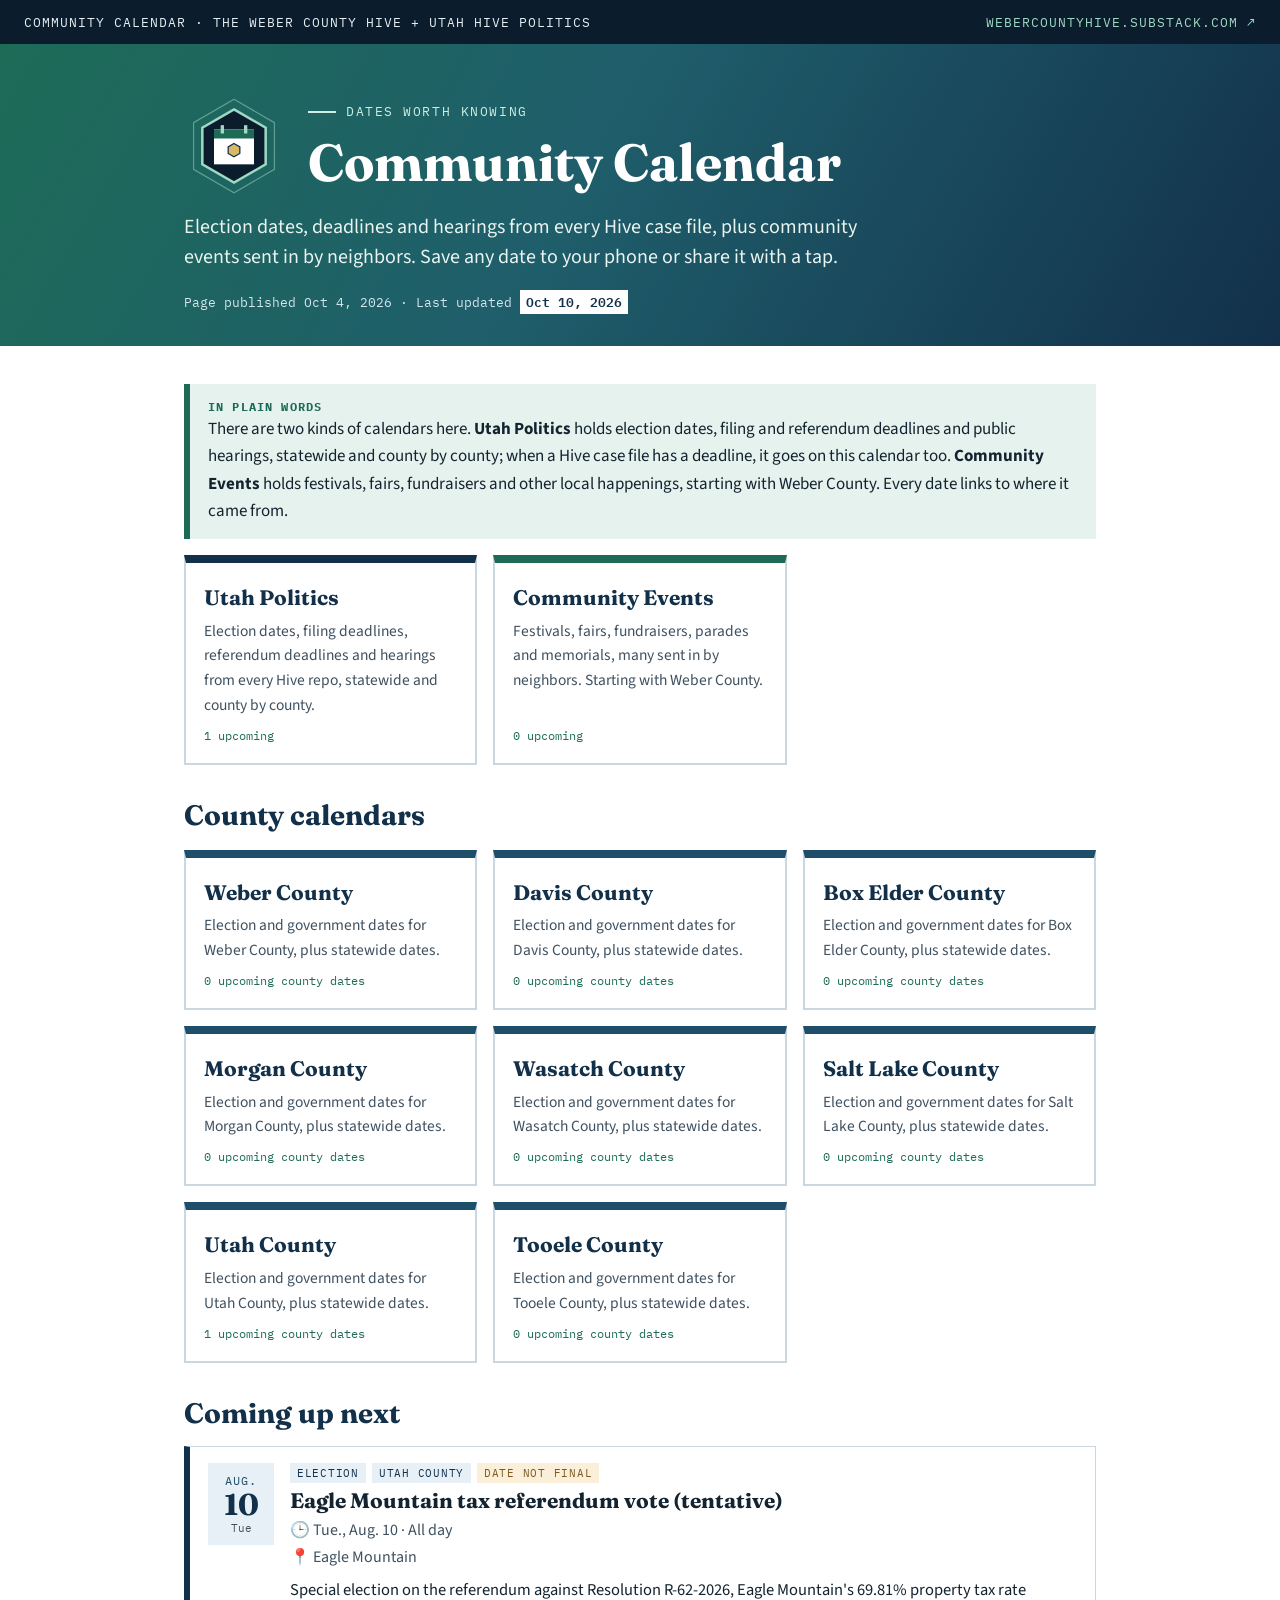
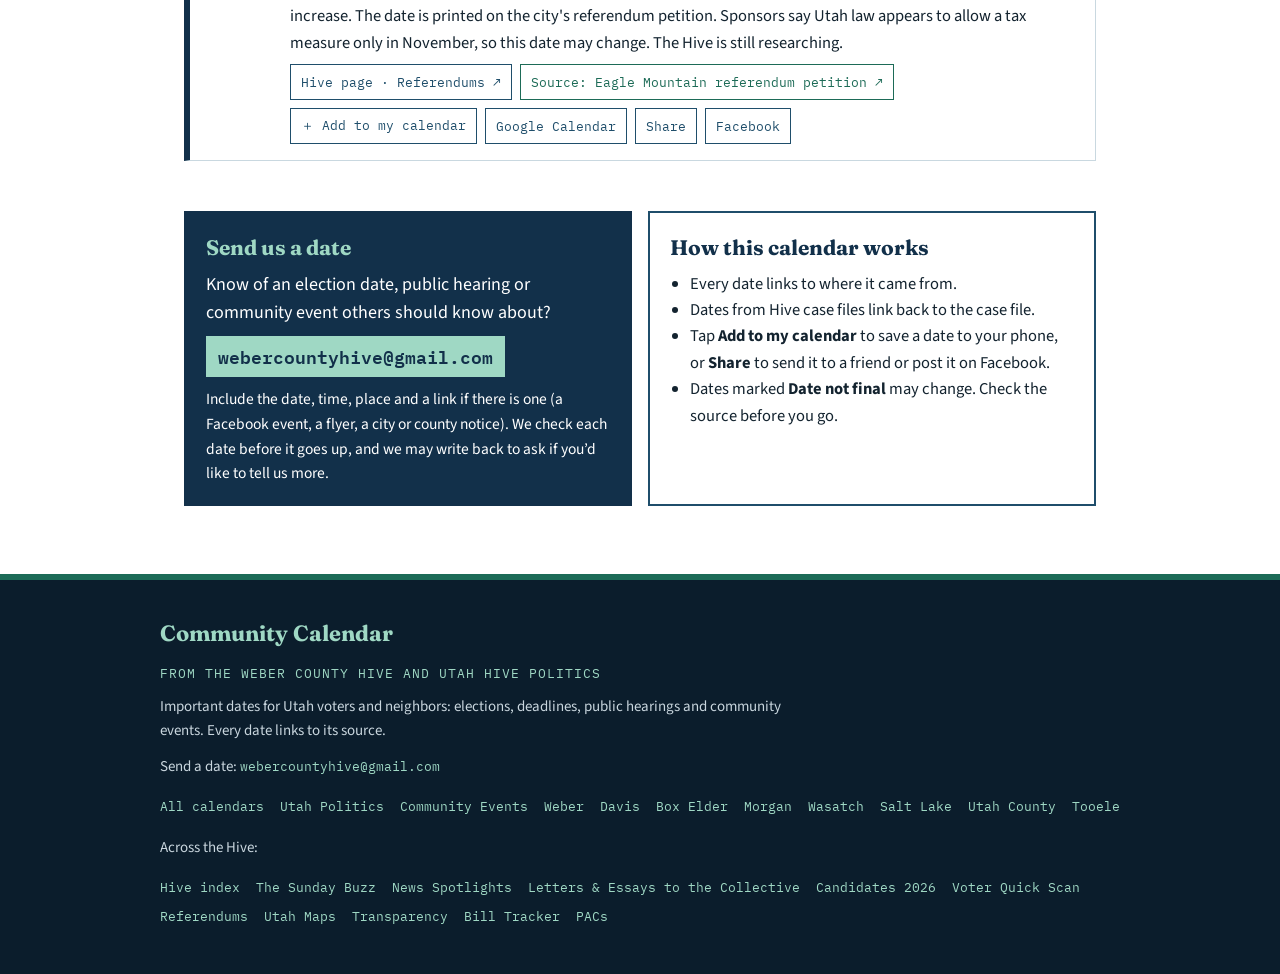
==== commit ff110991: "Add files via upload" ====
--- a/index.html
+++ b/index.html
@@ -3,183 +3,46 @@
 <head>
 <meta charset="UTF-8">
 <meta name="viewport" content="width=device-width, initial-scale=1.0">
-<title>The Sunday Buzz — Utah Hive Politics</title>
-<meta name="description" content="The Sunday Buzz: the weekly recap from Utah Hive Politics and The Weber County Hive. Every story and case file from the week, linked to its source.">
-<meta property="og:title" content="The Sunday Buzz — Utah Hive Politics">
-<meta property="og:description" content="The Sunday Buzz: the weekly recap from Utah Hive Politics and The Weber County Hive. Every story and case file from the week, linked to its source.">
-<meta property="og:image" content="https://weber-county-hive.github.io/sunday_buzz/social-preview-sunday-buzz.png">
-<meta name="twitter:card" content="summary_large_image">
-<link rel="icon" type="image/png" href="sunday-buzz-logo.png">
-<link rel="preconnect" href="https://fonts.googleapis.com"><link rel="preconnect" href="https://fonts.gstatic.com" crossorigin><link href="https://fonts.googleapis.com/css2?family=Cinzel:wght@700;900&family=Cormorant+Garamond:ital,wght@1,600&family=Source+Sans+3:wght@400;600;700&family=IBM+Plex+Mono:wght@400;500&display=swap" rel="stylesheet">
-<style>
-:root{--paper:#F5EFE2;--card:#FFFDF8;--void:#0D0B0A;--gold:#D4AF37;--gold-ink:#8A6A12;--ink:#1E1914;--soft:#51463A;--line:#D9CDB4;--max:860px}
-*{box-sizing:border-box}
-body{margin:0;background:var(--paper);color:var(--ink);font-family:'Source Sans 3',sans-serif;font-size:17px;line-height:1.62}
-a{color:var(--gold-ink);text-underline-offset:2px}a:hover{color:var(--ink)}
-h1,h2,h3{font-family:'Cinzel',serif;font-weight:700;margin:0}
-.topbar{background:var(--void);color:#E9DFC2;padding:10px 24px;font-family:'IBM Plex Mono',monospace;font-size:12px;letter-spacing:.08em;text-transform:uppercase;display:flex;justify-content:space-between;align-items:center;flex-wrap:wrap;gap:8px}
-.topbar a{color:#E9DFC2;text-decoration:none}.topbar a:hover{color:var(--gold)}
-.topbar .brand{display:flex;align-items:center;gap:9px}.topbar img{width:22px;height:22px}
-header.masthead{background:var(--void);color:#F4EBD0;border-bottom:4px solid var(--gold)}
-.mh{max-width:var(--max);margin:0 auto;padding:46px 24px 38px;display:flex;gap:28px;align-items:center}
-.mh img{width:150px;height:150px;flex:none}
-.eyebrow{font-family:'IBM Plex Mono',monospace;font-size:12.5px;letter-spacing:.16em;text-transform:uppercase;color:var(--gold)}
-h1.title{font-size:clamp(34px,6vw,58px);line-height:1.02;color:#F0D272;margin:10px 0 8px;font-weight:900}
-.dek{font-family:'Cormorant Garamond',serif;font-style:italic;font-size:23px;color:#F4EBD0;margin:0}
-.dates{font-family:'IBM Plex Mono',monospace;font-size:12px;color:#CDBF9C;margin-top:12px}
-main{max-width:var(--max);margin:0 auto;padding:10px 24px 0}
-.intro{font-size:18px;color:var(--soft);margin:26px 0 6px}
-section.blk{background:var(--card);border:1px solid var(--line);border-top:3px solid var(--gold);padding:18px 22px 10px;margin:18px 0}
-section.blk h2{font-size:22px;margin-bottom:8px}
-section.blk ul{padding-left:20px;margin:8px 0 12px}section.blk li{margin:5px 0}
-section.blk p{margin:8px 0 12px}
-.issues{display:grid;gap:16px;margin:24px 0}
-.issue{display:flex;gap:18px;align-items:center;background:var(--card);border:1px solid var(--line);border-left:4px solid var(--gold);padding:18px 20px;text-decoration:none;color:var(--ink)}
-.issue:hover{box-shadow:0 8px 24px rgba(13,11,10,.12)}
-.issue .num{font-family:'IBM Plex Mono',monospace;font-size:12px;letter-spacing:.1em;color:var(--gold-ink);text-transform:uppercase}
-.issue h3{font-size:21px;margin:4px 0}
-.issue p{margin:0;color:var(--soft);font-size:15.5px}
-.issue img{width:74px;height:74px;flex:none}
-.box{background:var(--card);border:1px solid var(--line);padding:16px 20px;margin:18px 0;font-size:16px}
-.box b{font-family:'IBM Plex Mono',monospace;font-size:11px;letter-spacing:.12em;color:var(--gold-ink);display:block;text-transform:uppercase;margin-bottom:4px}
-.back{display:inline-block;margin:26px 0 0;font-family:'IBM Plex Mono',monospace;font-size:13px}
-footer{background:var(--void);color:#CDBF9C;margin-top:56px;padding:34px 24px 44px}
-footer .w{max-width:var(--max);margin:0 auto;display:flex;flex-direction:column;gap:10px}
-footer h3{color:#F0D272;font-size:18px}footer p{margin:0;font-size:14px}
-footer a{color:var(--gold);text-decoration:none;font-family:'IBM Plex Mono',monospace;font-size:12.5px}footer a:hover{color:#fff}
-@media(max-width:640px){.mh{flex-direction:column;align-items:flex-start;padding:34px 18px 28px;gap:16px}.mh img{width:96px;height:96px}main{padding:6px 16px 0}section.blk{padding:16px 16px 8px}.issue img{display:none}}
-.tag{display:inline-block;font-family:'IBM Plex Mono',monospace;font-size:11px;font-weight:500;letter-spacing:.08em;text-transform:uppercase;padding:1px 7px;border-radius:3px;margin-right:4px;vertical-align:1px;white-space:nowrap}.tag.new{background:var(--gold);color:var(--void)}.tag.up{background:#1f3a5a;color:#fff}.tag.fix{background:#e6e1d4;color:#3a3328;border:1px solid #c9bfa8}
-.week{margin:34px 0 10px}
-.week>.issue{border-left-width:6px}
-.week .intro{margin:16px 0 4px}
-.week-body{padding-left:0}
-.weeknote{font-family:'IBM Plex Mono',monospace;font-size:12.5px;color:var(--soft);margin:10px 0 0}
-details.older{background:var(--card);border:1px solid var(--line);border-left:4px solid var(--line);margin:14px 0}
-details.older>summary{list-style:none;cursor:pointer;padding:16px 20px;display:flex;gap:16px;align-items:center}
-details.older>summary::-webkit-details-marker{display:none}
-details.older>summary .chev{margin-left:auto;font-family:'IBM Plex Mono',monospace;font-size:13px;color:var(--gold-ink);white-space:nowrap}
-details.older[open]>summary .chev .o{display:none}details.older:not([open])>summary .chev .c{display:none}
-details.older>summary img{width:54px;height:54px;flex:none}
-details.older .week-body{padding:0 18px 12px}
-.older-h{margin-top:46px;font-size:24px}
-@media(max-width:640px){details.older>summary img{display:none}details.older .week-body{padding:0 10px 8px}}
-.ilabel{display:inline-block;background:var(--void);color:#F0D272;font-family:'Cinzel',serif;font-weight:900;font-size:17px;letter-spacing:.08em;padding:7px 16px 6px;border-left:5px solid var(--gold);margin:0 0 -1px}
-.ilabel small{font-family:'IBM Plex Mono',monospace;font-weight:500;font-size:12px;letter-spacing:.1em;color:#CDBF9C;margin-left:10px}
-.week{margin:40px 0 10px}
-.searchbox{background:var(--card);border:1px solid var(--line);border-top:3px solid var(--gold);padding:16px 18px;margin:18px 0}
-.searchbox label{font-family:'IBM Plex Mono',monospace;font-size:11px;letter-spacing:.12em;color:var(--gold-ink);text-transform:uppercase;display:block;margin-bottom:6px}
-.srow{display:flex;gap:8px}
-.srow input{flex:1;min-width:0;font:inherit;font-size:17px;padding:10px 12px;border:1px solid #bfb39a;background:#fff;color:var(--ink);border-radius:3px}
-.srow button{font-family:'IBM Plex Mono',monospace;font-size:13px;padding:0 14px;border:1px solid var(--void);background:var(--void);color:#F0D272;cursor:pointer;border-radius:3px}
-.chips{display:flex;flex-wrap:wrap;gap:6px;margin-top:10px}
-.chips button{font-family:'IBM Plex Mono',monospace;font-size:12px;padding:4px 9px;border:1px solid #c9bfa8;background:#fff;color:var(--soft);cursor:pointer;border-radius:14px}
-.chips button:hover{border-color:var(--gold);color:var(--ink)}
-#results{display:none}
-.rcount{font-family:'IBM Plex Mono',monospace;font-size:13px;color:var(--soft);margin:14px 0 4px}
-.rgroup{background:var(--card);border:1px solid var(--line);border-left:4px solid var(--gold);padding:12px 18px 6px;margin:12px 0}
-.rgroup .where{font-family:'IBM Plex Mono',monospace;font-size:12px;letter-spacing:.06em;color:var(--gold-ink);text-transform:uppercase;margin-bottom:4px}
-.rgroup .where a{color:var(--gold-ink)}
-.rgroup ul{padding-left:20px;margin:6px 0 8px}.rgroup li{margin:5px 0}
-mark{background:#F0D272;color:var(--ink);padding:0 2px}
-</style>
+<title>Community Calendar — The Weber County Hive</title>
+<meta name="description" content="Important dates for Utah voters and neighbors: elections, deadlines, hearings and community events, each linked to its source.">
+<link rel="icon" href="data:image/svg+xml,%3Csvg xmlns='http://www.w3.org/2000/svg' viewBox='0 0 120 120'%3E%3Cpolygon points='60,8 105,34 105,86 60,112 15,86 15,34' fill='%2312304a' stroke='%239FD8C4' stroke-width='8'/%3E%3Crect x='38' y='42' width='44' height='38' fill='%23fff'/%3E%3Crect x='38' y='42' width='44' height='10' fill='%231d6b57'/%3E%3C/svg%3E">
+<link rel="preconnect" href="https://fonts.googleapis.com"><link rel="preconnect" href="https://fonts.gstatic.com" crossorigin><link href="https://fonts.googleapis.com/css2?family=Fraunces:ital,opsz,wght@0,9..144,400;0,9..144,600;0,9..144,700;1,9..144,500&family=Source+Sans+3:ital,wght@0,400;0,600;0,700;1,400&family=IBM+Plex+Mono:wght@400;500;600&display=swap" rel="stylesheet">
+<link rel="stylesheet" href="style.css?v=1">
 </head>
 <body>
-<div class="topbar"><span class="brand"><img src="sunday-buzz-logo.png" alt="">Utah Hive Politics · from the publisher of The Weber County Hive</span><span><a href="index.html">All issues</a> · <a href="https://webercountyhive.substack.com" target="_blank" rel="noopener">Substack</a></span></div>
-<header class="masthead"><div class="mh"><img src="sunday-buzz-logo.png" alt="The Sunday Buzz seal: a bee reading the paper"><div><div class="eyebrow">Utah Hive Politics · The Weber County Hive</div><h1 class="title">The Sunday Buzz</h1><p class="dek">Every week in the hive, in one place.</p></div></div></header>
-<main>
-<div class="box"><b>Get the Buzz by email</b>The Sunday Buzz is emailed every Sunday to the Utah Hive Politics section of our Substack. <a href="https://webercountyhive.substack.com/subscribe" target="_blank" rel="noopener"><strong>Subscribe free</strong></a>, then make sure <strong>Utah Hive Politics</strong> is turned on. Already a subscriber? Turn on Utah Hive Politics in your Substack settings.</div>
-<div class="box"><b>What this is</b>Every Sunday we round up what was published and what was added to the Hive's case files that week, with links straight to each page, plus what's coming up. The five most recent weeks are shown in full below, each labeled by issue. Older weeks fold into the list at the bottom, and every issue keeps its own permanent page. Use the search box to find a name, district, city or topic in every issue at once.</div>
-<div class="searchbox"><label for="q">Search every issue</label>
-<div class="srow"><input id="q" type="search" placeholder="A name, district, city or topic, like HD-16, Roy, Stevenson or water" autocomplete="off"><button type="button" id="qclear">Clear</button></div>
-<div class="chips" id="chips"></div></div>
-<div id="results"></div>
-<div id="weeks">
-<h2 style="margin-top:28px;font-size:24px">The last five weeks</h2>
-<div id="recent"></div>
-<h2 class="older-h" id="older-h" hidden>Earlier issues</h2>
-<div id="older"></div>
-</div>
-<script src="buzz-data.js?v=5"></script>
-<script>
-(function(){
-var SHOW=5, cache={};
-function esc(t){return String(t).replace(/[&<>"]/g,function(c){return {'&':'&amp;','<':'&lt;','>':'&gt;','"':'&quot;'}[c];});}
-function label(i){return '<div class="ilabel">ISSUE '+i.num+'<small>'+i.date+'</small></div>';}
-function card(i){return '<a class="issue" href="'+i.link+'"><img src="sunday-buzz-logo.png" alt=""><div><div class="num">Issue '+i.num+' · '+i.date+'</div><h3>'+i.title+'</h3><p>'+i.summary+'</p></div></a>';}
-function get(i){
-  if(!cache[i.link]) cache[i.link]=fetch(i.link,{cache:'no-cache'}).then(function(r){if(!r.ok)throw 0;return r.text();}).then(function(t){
-    var d=new DOMParser().parseFromString(t,'text/html');var m=d.querySelector('main');if(!m)throw 0;
-    var els=[].slice.call(m.querySelectorAll(':scope > .intro, :scope > section.blk'));
-    els.forEach(function(el){el.querySelectorAll('a[href^="#"]').forEach(function(a){a.setAttribute('href',i.link+a.getAttribute('href'));});});
-    return els;
-  });
-  return cache[i.link];
-}
-function fill(i,box){
-  get(i).then(function(els){box.innerHTML=els.map(function(e){return e.outerHTML;}).join('')+'<p class="weeknote"><a href="'+i.link+'">Open Issue '+i.num+' on its own page →</a></p>';})
-  .catch(function(){box.innerHTML='<p class="weeknote"><a href="'+i.link+'">Read Issue '+i.num+' →</a></p>';});
-}
-var rec=document.getElementById('recent'),old=document.getElementById('older');
-BUZZ_ISSUES.forEach(function(i,n){
-  if(n<SHOW){
-    var w=document.createElement('div');w.className='week';w.id='issue-'+i.num;
-    w.innerHTML=label(i)+card(i)+'<div class="week-body">Loading…</div>';
-    rec.appendChild(w);fill(i,w.querySelector('.week-body'));
-  }else{
-    document.getElementById('older-h').hidden=false;
-    var dt=document.createElement('details');dt.className='older';dt.id='issue-'+i.num;
-    dt.innerHTML='<summary><img src="sunday-buzz-logo.png" alt=""><div><div class="ilabel" style="font-size:14px;padding:4px 12px">ISSUE '+i.num+'<small>'+i.date+'</small></div><h3 style="font-family:Cinzel,serif;font-size:20px;margin:8px 0 4px">'+i.title+'</h3><p style="margin:0;color:var(--soft);font-size:15px">'+i.summary+'</p></div><span class="chev"><span class="o">Show ▾</span><span class="c">Hide ▴</span></span></summary><div class="week-body"></div>';
-    var done=false;dt.addEventListener('toggle',function(){if(dt.open&&!done){done=true;fill(i,dt.querySelector('.week-body'));}});
-    old.appendChild(dt);
-  }
-});
-/* search words: tags from buzz-data.js, most used first */
-var count={};BUZZ_ISSUES.forEach(function(i){(i.tags||[]).forEach(function(t){count[t]=(count[t]||0)+1;});});
-var tags=Object.keys(count).sort(function(a,b){return count[b]-count[a]||a.localeCompare(b);}).slice(0,24);
-var chips=document.getElementById('chips');
-chips.innerHTML=tags.map(function(t){return '<button type="button">'+esc(t)+'</button>';}).join('');
-chips.addEventListener('click',function(e){if(e.target.tagName==='BUTTON'){q.value=e.target.textContent;run();q.focus();}});
-var q=document.getElementById('q'),res=document.getElementById('results'),weeks=document.getElementById('weeks');
-function hl(node,term){
-  var w=document.createTreeWalker(node,NodeFilter.SHOW_TEXT,null),list=[],x;while(x=w.nextNode())list.push(x);
-  var re=new RegExp('('+term.replace(/[.*+?^${}()|[\]\\]/g,'\\$&')+')','ig');
-  list.forEach(function(t){if(!re.test(t.nodeValue))return;re.lastIndex=0;var span=document.createElement('span');span.innerHTML=esc(t.nodeValue).replace(re,'<mark>$1</mark>');t.parentNode.replaceChild(span,t);});
-}
-var timer;
-function run(){
-  var term=q.value.trim();
-  if(term.length<2){res.style.display='none';weeks.style.display='';return;}
-  res.style.display='block';weeks.style.display='none';res.innerHTML='<p class="rcount">Searching…</p>';
-  var low=term.toLowerCase();
-  Promise.all(BUZZ_ISSUES.map(function(i){return get(i).then(function(els){return {i:i,els:els};},function(){return {i:i,els:[]};});})).then(function(all){
-    if(q.value.trim()!==term)return;
-    var html='',hits=0;
-    all.forEach(function(o){
-      var tagHit=(o.i.tags||[]).some(function(t){return t.toLowerCase().indexOf(low)>-1;});
-      o.els.forEach(function(el){
-        var h2=el.querySelector('h2');var box=h2?h2.textContent:'Introduction';
-        var items=[].slice.call(el.querySelectorAll('li, p')).filter(function(n){
-          if(n.tagName==='P'&&n.closest('li'))return false;
-          if(n.tagName==='LI'&&n.querySelector('li'))return false;
-          return n.textContent.toLowerCase().indexOf(low)>-1;});
-        if(el.classList.contains('intro')&&el.textContent.toLowerCase().indexOf(low)>-1)items=[el];
-        if(!items.length)return;
-        hits+=items.length;
-        var ul=document.createElement('ul');
-        items.forEach(function(n){var li=document.createElement('li');li.innerHTML=n.innerHTML;hl(li,term);ul.appendChild(li);});
-        html+='<div class="rgroup"><div class="where"><a href="'+o.i.link+'">Issue '+o.i.num+' · '+o.i.date+'</a> › '+esc(box)+'</div>'+ul.outerHTML+'</div>';
-      });
-      if(tagHit&&html.indexOf('Issue '+o.i.num+' ·')<0){hits++;html+='<div class="rgroup"><div class="where"><a href="'+o.i.link+'">Issue '+o.i.num+' · '+o.i.date+'</a></div><ul><li>'+esc(o.i.summary)+'</li></ul></div>';}
-    });
-    res.innerHTML='<p class="rcount">'+(hits?hits+' match'+(hits==1?'':'es')+' for “'+esc(term)+'”':'No matches for “'+esc(term)+'”. Try a shorter word, a last name or a district like HD-16.')+'</p>'+html;
-  });
-}
-q.addEventListener('input',function(){clearTimeout(timer);timer=setTimeout(run,200);});
-document.getElementById('qclear').addEventListener('click',function(){q.value='';run();q.focus();});
-var p=new URLSearchParams(location.search).get('q');if(p){q.value=p;run();}
-})();
-</script>
-</main>
-<footer><div class="w"><h3>The Sunday Buzz</h3><p>A weekly recap from Utah Hive Politics and The Weber County Hive. Public records only. Every claim links to its source.</p><div><a href="https://webercountyhive.substack.com" target="_blank" rel="noopener">webercountyhive.substack.com</a> · <a href="https://github.com/Weber-County-Hive" target="_blank" rel="noopener">All Hive repos</a></div></div></footer>
+<div class="topbar"><span>Community Calendar · The Weber County Hive + Utah Hive Politics</span><a href="https://webercountyhive.substack.com/" target="_blank" rel="noopener">webercountyhive.substack.com ↗</a></div>
+<div class="band"><header class="masthead"><div class="mhead"><svg class="mark" viewBox="0 0 120 120" aria-hidden="true"><polygon points="60,4 108.5,32 108.5,88 60,116 11.5,88 11.5,32" fill="none" stroke="#9FD8C4" stroke-opacity=".5" stroke-width="1.5"/><polygon points="60,16 98,38 98,82 60,104 22,82 22,38" fill="#0b1d2c" stroke="#9FD8C4" stroke-width="3"/><rect x="36" y="40" width="48" height="42" fill="#fff"/><rect x="36" y="40" width="48" height="11" fill="#1d6b57"/><rect x="44" y="35" width="4" height="10" fill="#9FD8C4"/><rect x="72" y="35" width="4" height="10" fill="#9FD8C4"/><polygon points="60,57 67,61 67,69 60,73 53,69 53,61" fill="#D9B868" stroke="#12304a" stroke-width="1.5"/></svg><div>
+  <div class="eyebrow">Dates worth knowing</div>
+  <h1 class="title">Community Calendar</h1></div></div>
+  <p class="dek">Election dates, deadlines and hearings from every Hive case file, plus community events sent in by neighbors. Save any date to your phone or share it with a tap.</p>
+  <div class="dates">Page published <span data-site="pagePublished"></span> · Last updated <span class="upd" data-site="pageUpdated"></span></div>
+</header></div>
+<section><p class="plain"><b>IN PLAIN WORDS</b>There are two kinds of calendars here. <strong>Utah Politics</strong> holds election dates, filing and referendum deadlines and public hearings, statewide and county by county; when a Hive case file has a deadline, it goes on this calendar too. <strong>Community Events</strong> holds festivals, fairs, fundraisers and other local happenings, starting with Weber County. Every date links to where it came from.</p>
+<div class="cards" id="maincards"></div>
+<h2 style="margin-top:28px;">County calendars</h2><div class="cards" id="countycards"></div></section>
+<section><h2>Coming up next</h2><div id="events"></div></section>
+<section id="submit"><div class="two">
+  <div class="box dark"><h3>Send us a date</h3><p style="margin:0;">Know of an election date, public hearing or community event others should know about?</p>
+  <a class="email" href="mailto:webercountyhive@gmail.com?subject=Calendar%20Event">webercountyhive@gmail.com</a>
+  <p style="margin:6px 0 0;font-size:15.5px;">Include the date, time, place and a link if there is one (a Facebook event, a flyer, a city or county notice). We check each date before it goes up, and we may write back to ask if you&rsquo;d like to tell us more.</p></div>
+  <div class="box"><h3>How this calendar works</h3><ul style="margin:0;padding-left:20px;font-size:16.5px;">
+  <li>Every date links to where it came from.</li>
+  <li>Dates from Hive case files link back to the case file.</li>
+  <li>Tap <strong>Add to my calendar</strong> to save a date to your phone, or <strong>Share</strong> to send it to a friend or post it on Facebook.</li>
+  <li>Dates marked <strong>Date not final</strong> may change. Check the source before you go.</li></ul></div>
+</div></section>
+<div class="toast" id="toast"></div>
+<footer class="site-footer"><div class="wrap">
+  <h3>Community Calendar</h3><p style="color:#9FD8C4;font-family:'IBM Plex Mono',monospace;font-size:12.5px;letter-spacing:.08em;text-transform:uppercase;">From The Weber County Hive and Utah Hive Politics</p>
+  <p>Important dates for Utah voters and neighbors: elections, deadlines, public hearings and community events. Every date links to its source.</p>
+  <p>Send a date: <a href="mailto:webercountyhive@gmail.com?subject=Calendar%20Event">webercountyhive@gmail.com</a></p>
+  <div class="site-links"><a href="index.html">All calendars</a><a href="politics.html">Utah Politics</a><a href="community.html">Community Events</a><a href="weber.html">Weber</a><a href="davis.html">Davis</a><a href="box-elder.html">Box Elder</a><a href="morgan.html">Morgan</a><a href="wasatch.html">Wasatch</a><a href="salt-lake.html">Salt Lake</a><a href="utah-county.html">Utah County</a><a href="tooele.html">Tooele</a></div>
+  <p style="margin-top:6px;">Across the Hive:</p>
+  <div class="site-links"><a href="https://weber-county-hive.github.io/-weber-county-hive-index/">Hive index</a><a href="https://weber-county-hive.github.io/sunday_buzz/">The Sunday Buzz</a><a href="https://weber-county-hive.github.io/Utah-Hive-News-Spotlights/">News Spotlights</a><a href="https://weber-county-hive.github.io/Letters-Essays-to-the-Collective/">Letters &amp; Essays to the Collective</a><a href="https://weber-county-hive.github.io/candidates2026/">Candidates 2026</a><a href="https://weber-county-hive.github.io/Voter-Quick-Scan-2026/">Voter Quick Scan</a><a href="https://webercountyhive-coder.github.io/referendum/">Referendums</a><a href="https://weber-county-hive.github.io/utah-maps/">Utah Maps</a><a href="https://weber-county-hive.github.io/Transparency/">Transparency</a><a href="https://weber-county-hive.github.io/Bill-Tracker/">Bill Tracker</a><a href="https://weber-county-hive.github.io/pac/">PACs</a></div>
+</div></footer>
+<script src="events-data.js?v=1"></script>
+<script>window.CAL_MODE="hub";window.CAL_COUNTY="";window.CAL_FILE="";</script>
+<script src="calendar.js?v=1"></script>
+<script data-goatcounter="https://weberhive.goatcounter.com/count" async src="//gc.zgo.at/count.js"></script>
 </body>
 </html>
--- a/style.css
+++ b/style.css
@@ -0,0 +1,93 @@
+/* Weber County Hive Community Calendar — blues and greens */
+:root{--navy:#12304a;--blue:#1f4e6b;--sea:#1f5e6b;--green:#1d6b57;--mint:#E6F2EE;--sky:#E7F0F6;--white:#FFFFFF;--ink:#13232F;--ink-soft:#3F5160;--line:#C9D8E0;--gold:#D9B868;--max:960px;}
+*{box-sizing:border-box;}
+body{margin:0;background:var(--white);color:var(--ink);font-family:'Source Sans 3',sans-serif;font-size:18px;line-height:1.6;}
+a{color:var(--blue);text-underline-offset:3px;}
+a:hover{color:var(--green);}
+h1,h2,h3{font-family:'Fraunces',serif;font-weight:700;margin:0;}
+.topbar{background:#0b1d2c;color:#E6EEF3;padding:12px 24px;font-family:'IBM Plex Mono',monospace;font-size:12.5px;letter-spacing:.08em;text-transform:uppercase;display:flex;justify-content:space-between;flex-wrap:wrap;gap:8px;}
+.topbar a{color:#9FD8C4;text-decoration:none;}
+.topbar a:hover{color:#fff;}
+.band{background:linear-gradient(120deg,var(--green) 0%,var(--sea) 45%,var(--navy) 100%);color:#fff;}
+header.masthead{padding:52px 24px 32px;max-width:var(--max);margin:0 auto;}
+.crumb{font-family:'IBM Plex Mono',monospace;font-size:12.5px;margin-bottom:16px;}
+.crumb a{color:#CFEDE3;}
+.mhead{display:flex;gap:24px;align-items:center;}
+.mark{width:100px;height:100px;flex:none;}
+.eyebrow{font-family:'IBM Plex Mono',monospace;font-size:13px;letter-spacing:.12em;text-transform:uppercase;margin-bottom:12px;color:#CFEDE3;display:flex;align-items:center;gap:10px;}
+.eyebrow::before{content:"";width:28px;height:2px;background:#CFEDE3;display:inline-block;}
+h1.title{font-size:clamp(32px,5.4vw,52px);line-height:1.06;}
+.dek{font-size:20px;max-width:700px;margin-top:16px;line-height:1.5;color:#EAF4F1;}
+.dates{font-family:'IBM Plex Mono',monospace;font-size:13px;margin-top:16px;color:#D6E6EE;}
+.dates .upd{background:#fff;color:var(--navy);padding:1px 6px;font-weight:600;}
+section{max-width:var(--max);margin:0 auto;padding:28px 24px 0;}
+section h2{font-size:28px;margin-bottom:10px;color:var(--navy);}
+.plain{background:var(--mint);border-left:6px solid var(--green);padding:14px 18px;margin:10px 0 16px;font-size:17px;}
+.plain b{font-family:'IBM Plex Mono',monospace;font-size:11.5px;letter-spacing:.1em;display:block;color:var(--green);}
+.calnav{display:flex;flex-wrap:wrap;gap:8px;margin:6px 0 4px;}
+.calnav a{font-family:'IBM Plex Mono',monospace;font-size:13px;padding:7px 12px;border:2px solid var(--blue);text-decoration:none;color:var(--blue);background:#fff;}
+.calnav a.on,.calnav a:hover{background:var(--blue);color:#fff;}
+.calnav .lbl{font-family:'IBM Plex Mono',monospace;font-size:11.5px;letter-spacing:.1em;text-transform:uppercase;color:var(--ink-soft);width:100%;margin-top:6px;}
+.bar{display:flex;gap:10px;flex-wrap:wrap;align-items:center;margin:14px 0 6px;}
+.bar button,.bar select,.bar label{font-family:'IBM Plex Mono',monospace;font-size:13px;}
+.bar button{padding:10px 14px;border:2px solid var(--navy);background:#fff;color:var(--navy);cursor:pointer;}
+.bar button.on{background:var(--navy);color:#fff;}
+.bar select{padding:10px 12px;border:2px solid var(--navy);background:#fff;}
+.bar label{display:flex;gap:6px;align-items:center;cursor:pointer;}
+.bar input[type=checkbox]{width:18px;height:18px;}
+.count{font-family:'IBM Plex Mono',monospace;font-size:13px;color:var(--ink-soft);}
+.month{margin-top:22px;}
+.month h3{font-size:22px;color:var(--green);border-bottom:3px solid var(--green);padding-bottom:4px;margin-bottom:10px;}
+.ev{display:flex;gap:16px;border:1px solid var(--line);border-left:6px solid var(--blue);background:#fff;padding:16px 18px;margin:10px 0;scroll-margin-top:20px;}
+.ev.t-election{border-left-color:var(--navy);} .ev.t-deadline{border-left-color:#B5462F;} .ev.t-meeting{border-left-color:var(--sea);} .ev.t-community{border-left-color:var(--green);} .ev.t-memorial{border-left-color:#6B5A8E;} .ev.t-campaign{border-left-color:#1F5F99;}
+.ev:target{box-shadow:0 0 0 4px var(--gold);}
+.day{flex:none;width:66px;text-align:center;background:var(--sky);padding:8px 4px;align-self:flex-start;}
+.day .m{font-family:'IBM Plex Mono',monospace;font-size:12px;letter-spacing:.08em;text-transform:uppercase;color:var(--blue);}
+.day .d{font-family:'Fraunces',serif;font-size:30px;font-weight:700;line-height:1;color:var(--navy);}
+.day .w{font-family:'IBM Plex Mono',monospace;font-size:11px;color:var(--ink-soft);}
+.evb{flex:1;min-width:0;}
+.evb h4{font-family:'Fraunces',serif;font-size:21px;margin:4px 0 4px;line-height:1.25;}
+.chips{display:flex;flex-wrap:wrap;gap:6px;}
+.chip{font-family:'IBM Plex Mono',monospace;font-size:10.5px;letter-spacing:.07em;text-transform:uppercase;padding:2px 7px;background:var(--sky);color:var(--navy);}
+.chip.rdr{background:var(--mint);color:var(--green);}
+.chip.tent{background:#FBEFD9;color:#7A5A1E;}
+.when,.where{font-size:16px;color:var(--ink-soft);margin:2px 0;}
+.evb p{margin:6px 0;font-size:16.5px;}
+.acts{display:flex;flex-wrap:wrap;gap:8px;margin-top:8px;}
+.acts a,.acts button{font-family:'IBM Plex Mono',monospace;font-size:12.5px;padding:7px 10px;border:1px solid var(--blue);background:#fff;color:var(--blue);text-decoration:none;cursor:pointer;}
+.acts a:hover,.acts button:hover{background:var(--blue);color:#fff;}
+.acts .src{border-color:var(--green);color:var(--green);}
+.empty{border:2px dashed var(--line);padding:26px;text-align:center;margin-top:18px;color:var(--ink-soft);}
+.empty h3{color:var(--navy);font-size:22px;margin-bottom:6px;}
+table.grid{width:100%;border-collapse:collapse;table-layout:fixed;margin-top:10px;}
+table.grid th{font-family:'IBM Plex Mono',monospace;font-size:12px;color:var(--ink-soft);padding:6px 0;}
+table.grid td{border:1px solid var(--line);vertical-align:top;height:92px;padding:4px;font-size:13px;}
+table.grid td .n{font-family:'IBM Plex Mono',monospace;font-size:12px;color:var(--ink-soft);}
+table.grid td.today{background:var(--mint);}
+table.grid td a{display:block;background:var(--sky);color:var(--navy);text-decoration:none;padding:2px 4px;margin-top:3px;font-size:12px;line-height:1.25;overflow:hidden;text-overflow:ellipsis;}
+.gridhead{display:flex;justify-content:space-between;align-items:center;margin-top:18px;}
+.gridhead h3{font-size:24px;color:var(--navy);}
+.gridhead button{font-family:'IBM Plex Mono',monospace;font-size:13px;padding:8px 12px;border:2px solid var(--navy);background:#fff;cursor:pointer;}
+.box{border:2px solid var(--blue);padding:18px 20px;margin:12px 0;background:#fff;}
+.box h3{font-size:21px;margin-bottom:6px;color:var(--navy);}
+.box.dark{background:var(--navy);color:#fff;border-color:var(--navy);}
+.box.dark h3{color:#9FD8C4;}
+.box.dark a{color:#9FD8C4;}
+.email{display:inline-block;font-family:'IBM Plex Mono',monospace;font-size:18px;font-weight:600;background:#9FD8C4;color:var(--navy)!important;padding:6px 12px;margin:8px 0 4px;text-decoration:none!important;}
+.two{display:grid;grid-template-columns:1fr 1fr;gap:16px;}
+.cards{display:grid;grid-template-columns:repeat(auto-fill,minmax(260px,1fr));gap:16px;margin-top:12px;}
+.card{border:2px solid var(--line);border-top:8px solid var(--blue);padding:18px;text-decoration:none;color:var(--ink);background:#fff;display:flex;flex-direction:column;}
+.card.g-politics{border-top-color:var(--navy);} .card.g-community{border-top-color:var(--green);}
+.card:hover{border-color:var(--blue);}
+.card h3{font-size:21px;color:var(--navy);margin-bottom:4px;}
+.card p{font-size:15.5px;color:var(--ink-soft);margin:0 0 8px;flex-grow:1;}
+.card .meta{font-family:'IBM Plex Mono',monospace;font-size:12px;color:var(--green);}
+.toast{position:fixed;left:50%;bottom:24px;transform:translateX(-50%);background:var(--navy);color:#fff;padding:10px 16px;font-family:'IBM Plex Mono',monospace;font-size:13px;display:none;z-index:9;}
+.site-links{display:flex;flex-wrap:wrap;gap:8px 16px;margin-top:6px;}
+footer.site-footer{background:#0b1d2c;color:#E6EEF3;padding:36px 24px 46px;margin-top:56px;border-top:6px solid var(--green);}
+footer.site-footer .wrap{max-width:var(--max);margin:0 auto;display:flex;flex-direction:column;gap:12px;}
+footer.site-footer h3{color:#9FD8C4;font-size:22px;}
+footer.site-footer p{color:#C9D6DE;font-size:15px;max-width:640px;margin:0;}
+footer.site-footer a{color:#9FD8C4;text-decoration:none;font-family:'IBM Plex Mono',monospace;font-size:13px;}
+footer.site-footer a:hover{color:#fff;}
+@media(max-width:640px){.mhead{flex-direction:column;align-items:flex-start;gap:12px;}.mark{width:70px;height:70px;}header.masthead{padding:38px 16px 26px;}section{padding:22px 16px 0;}.two{grid-template-columns:1fr;}.topbar{padding:10px 16px;}.ev{flex-direction:column;gap:8px;}.day{display:flex;gap:8px;align-items:baseline;width:auto;padding:4px 10px;}.day .d{font-size:22px;}table.grid td{height:64px;font-size:11px;padding:2px;}table.grid td a{font-size:10px;}}
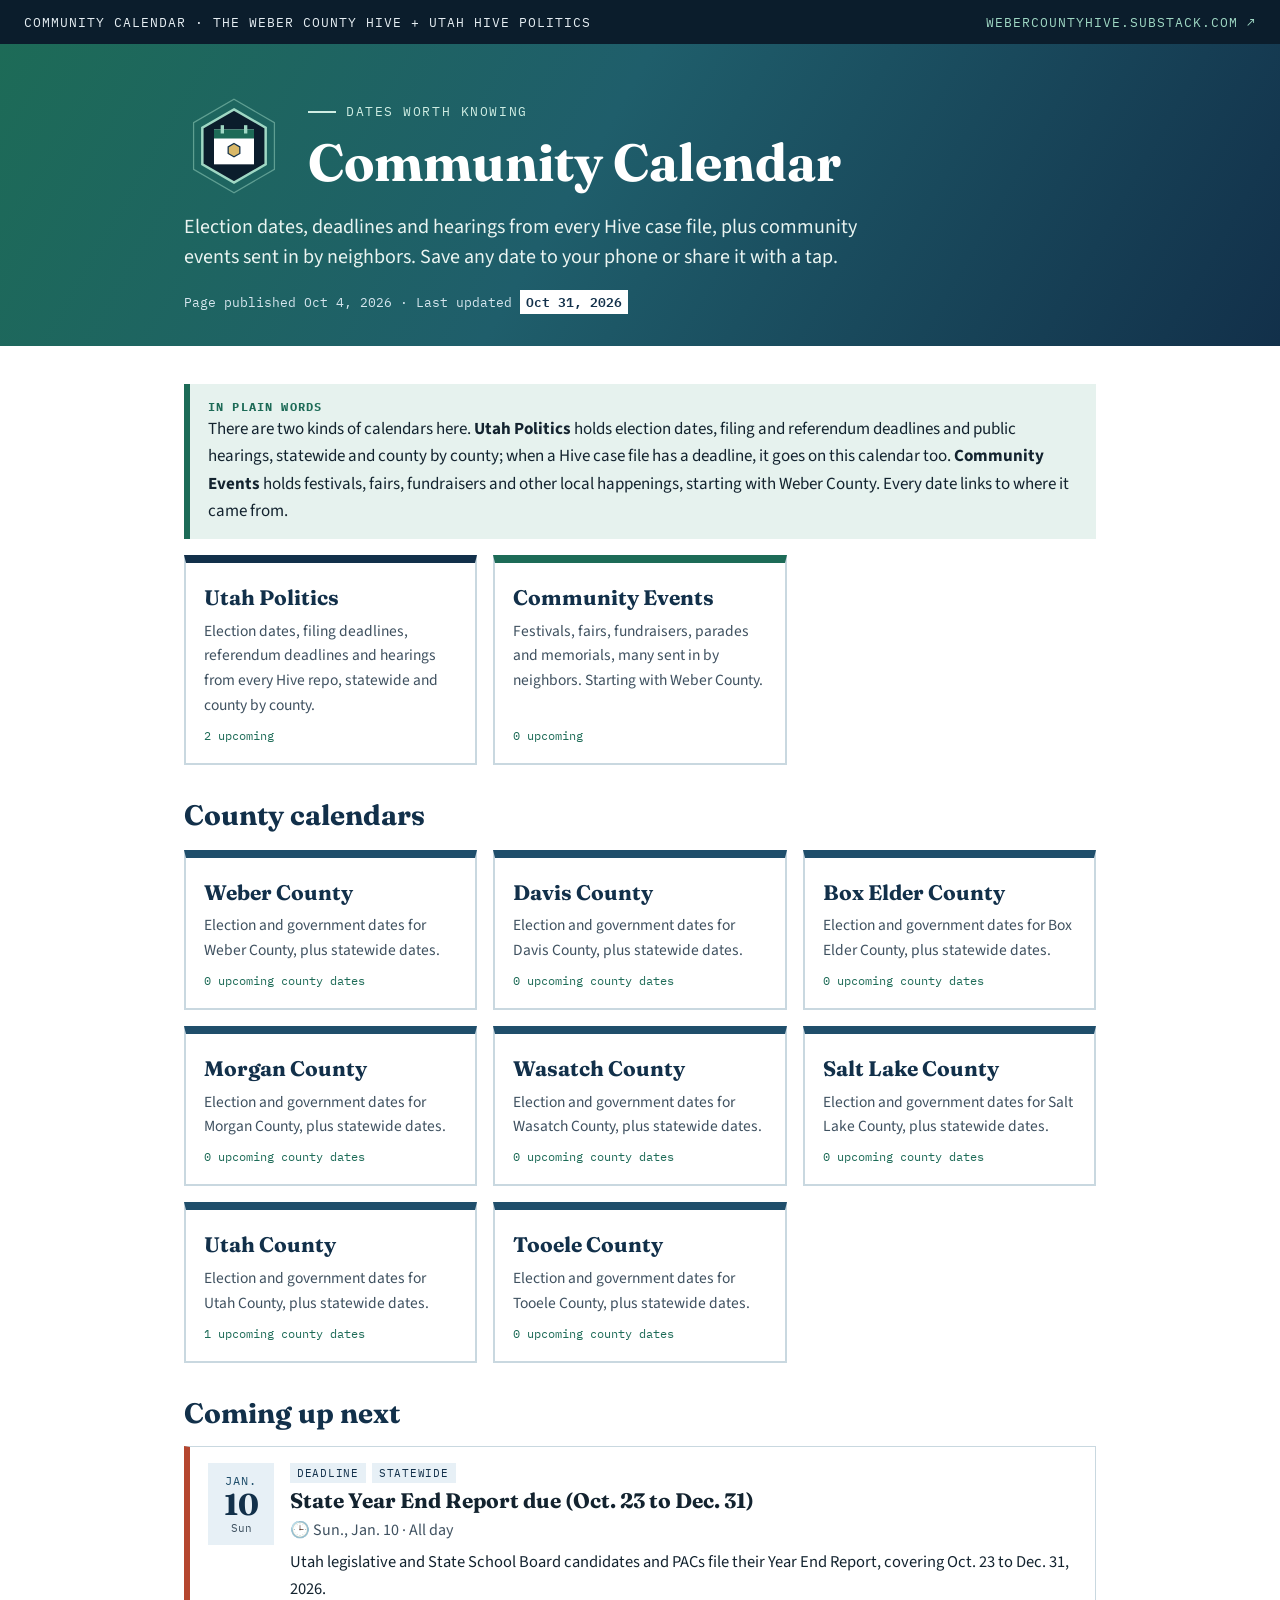
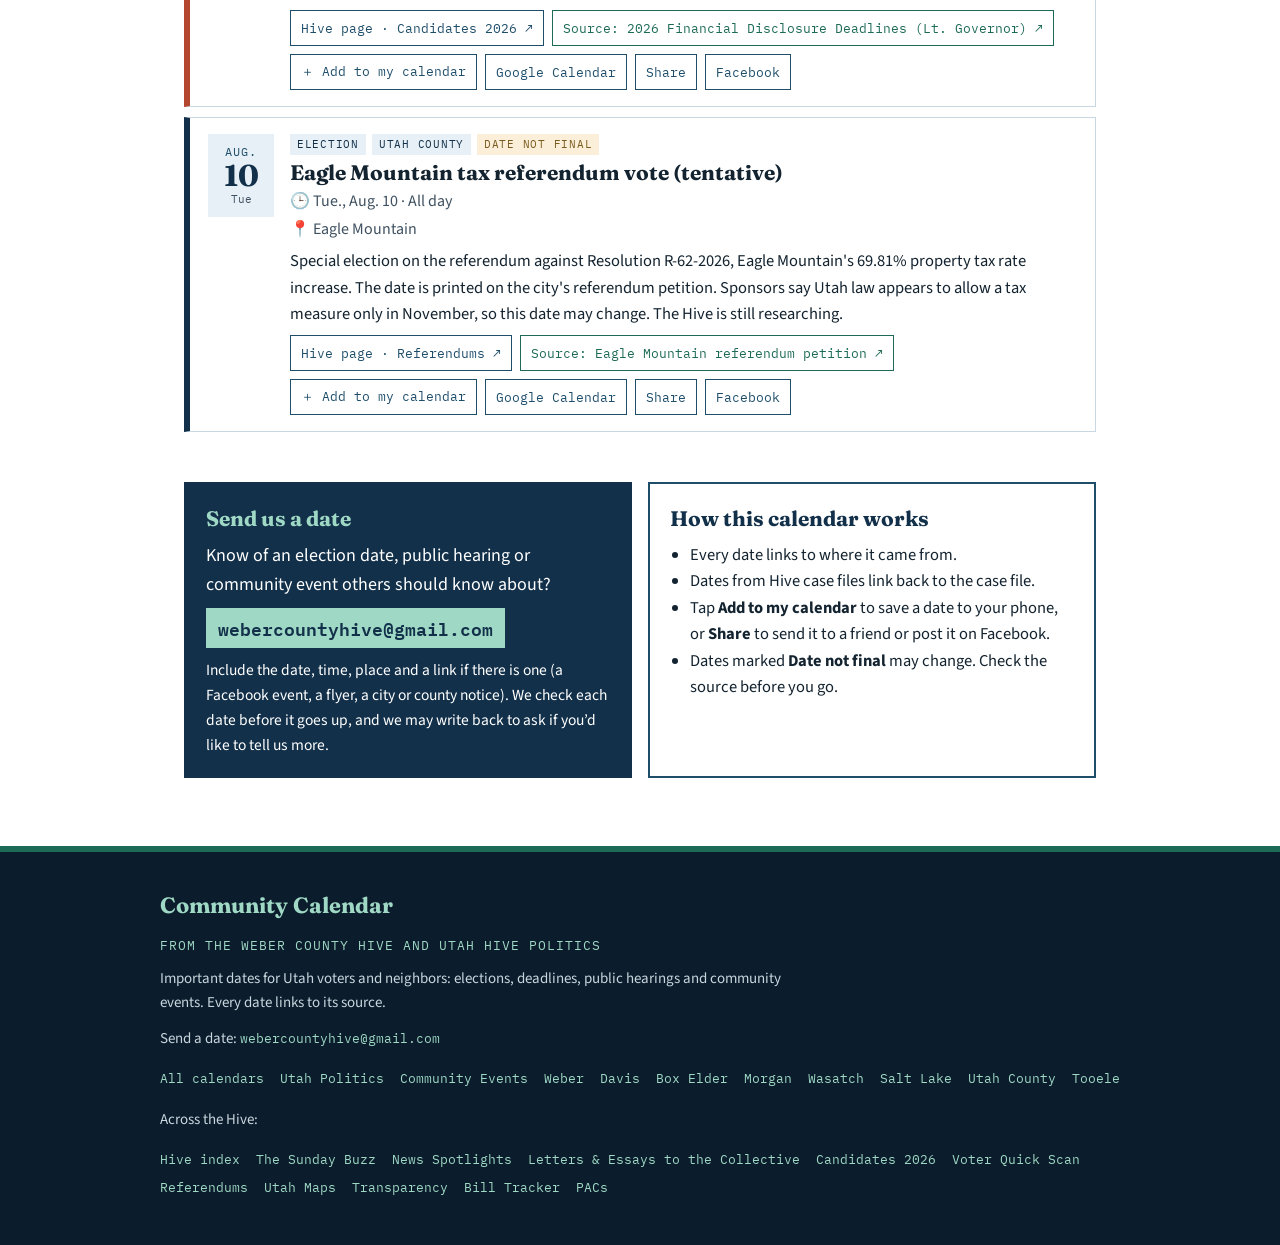
==== commit 3bfb0d34: "Fix link spelling (Nov. 1)" ====
--- a/index.html
+++ b/index.html
@@ -38,7 +38,7 @@
   <p>Send a date: <a href="mailto:webercountyhive@gmail.com?subject=Calendar%20Event">webercountyhive@gmail.com</a></p>
   <div class="site-links"><a href="index.html">All calendars</a><a href="politics.html">Utah Politics</a><a href="community.html">Community Events</a><a href="weber.html">Weber</a><a href="davis.html">Davis</a><a href="box-elder.html">Box Elder</a><a href="morgan.html">Morgan</a><a href="wasatch.html">Wasatch</a><a href="salt-lake.html">Salt Lake</a><a href="utah-county.html">Utah County</a><a href="tooele.html">Tooele</a></div>
   <p style="margin-top:6px;">Across the Hive:</p>
-  <div class="site-links"><a href="https://weber-county-hive.github.io/-weber-county-hive-index/">Hive index</a><a href="https://weber-county-hive.github.io/sunday_buzz/">The Sunday Buzz</a><a href="https://weber-county-hive.github.io/Utah-Hive-News-Spotlights/">News Spotlights</a><a href="https://weber-county-hive.github.io/Letters-Essays-to-the-Collective/">Letters &amp; Essays to the Collective</a><a href="https://weber-county-hive.github.io/candidates2026/">Candidates 2026</a><a href="https://weber-county-hive.github.io/Voter-Quick-Scan-2026/">Voter Quick Scan</a><a href="https://webercountyhive-coder.github.io/referendum/">Referendums</a><a href="https://weber-county-hive.github.io/utah-maps/">Utah Maps</a><a href="https://weber-county-hive.github.io/Transparency/">Transparency</a><a href="https://weber-county-hive.github.io/Bill-Tracker/">Bill Tracker</a><a href="https://weber-county-hive.github.io/pac/">PACs</a></div>
+  <div class="site-links"><a href="https://weber-county-hive.github.io/-weber-county-hive-index/">Hive index</a><a href="https://weber-county-hive.github.io/sunday_buzz/">The Sunday Buzz</a><a href="https://weber-county-hive.github.io/Utah-hive-news-spotlights/">News Spotlights</a><a href="https://weber-county-hive.github.io/Letters-Essays-to-the-Collective/">Letters &amp; Essays to the Collective</a><a href="https://weber-county-hive.github.io/candidates2026/">Candidates 2026</a><a href="https://weber-county-hive.github.io/Voter-Quick-Scan-2026/">Voter Quick Scan</a><a href="https://webercountyhive-coder.github.io/referendum/">Referendums</a><a href="https://weber-county-hive.github.io/utah-maps/">Utah Maps</a><a href="https://weber-county-hive.github.io/Transparency/">Transparency</a><a href="https://weber-county-hive.github.io/Bill-Tracker/">Bill Tracker</a><a href="https://weber-county-hive.github.io/pac/">PACs</a></div>
 </div></footer>
 <script src="events-data.js?v=1"></script>
 <script>window.CAL_MODE="hub";window.CAL_COUNTY="";window.CAL_FILE="";</script>
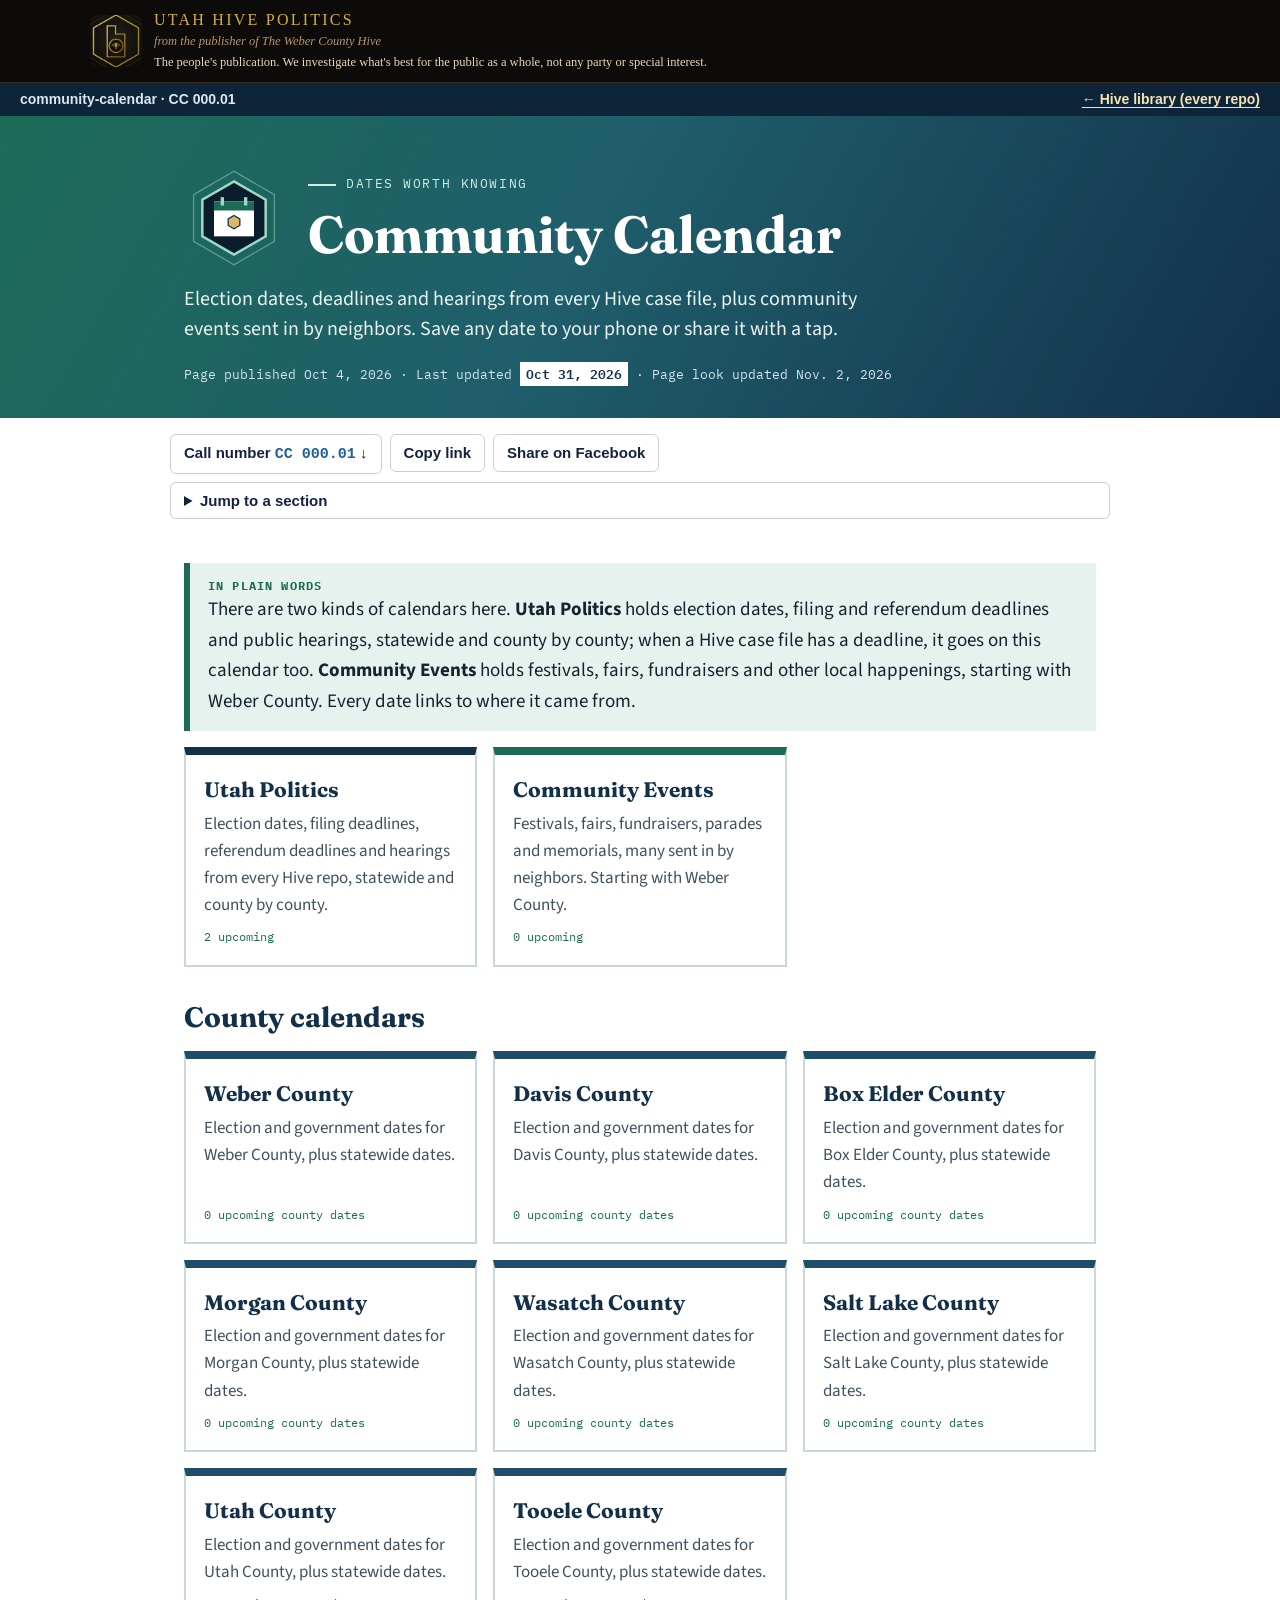
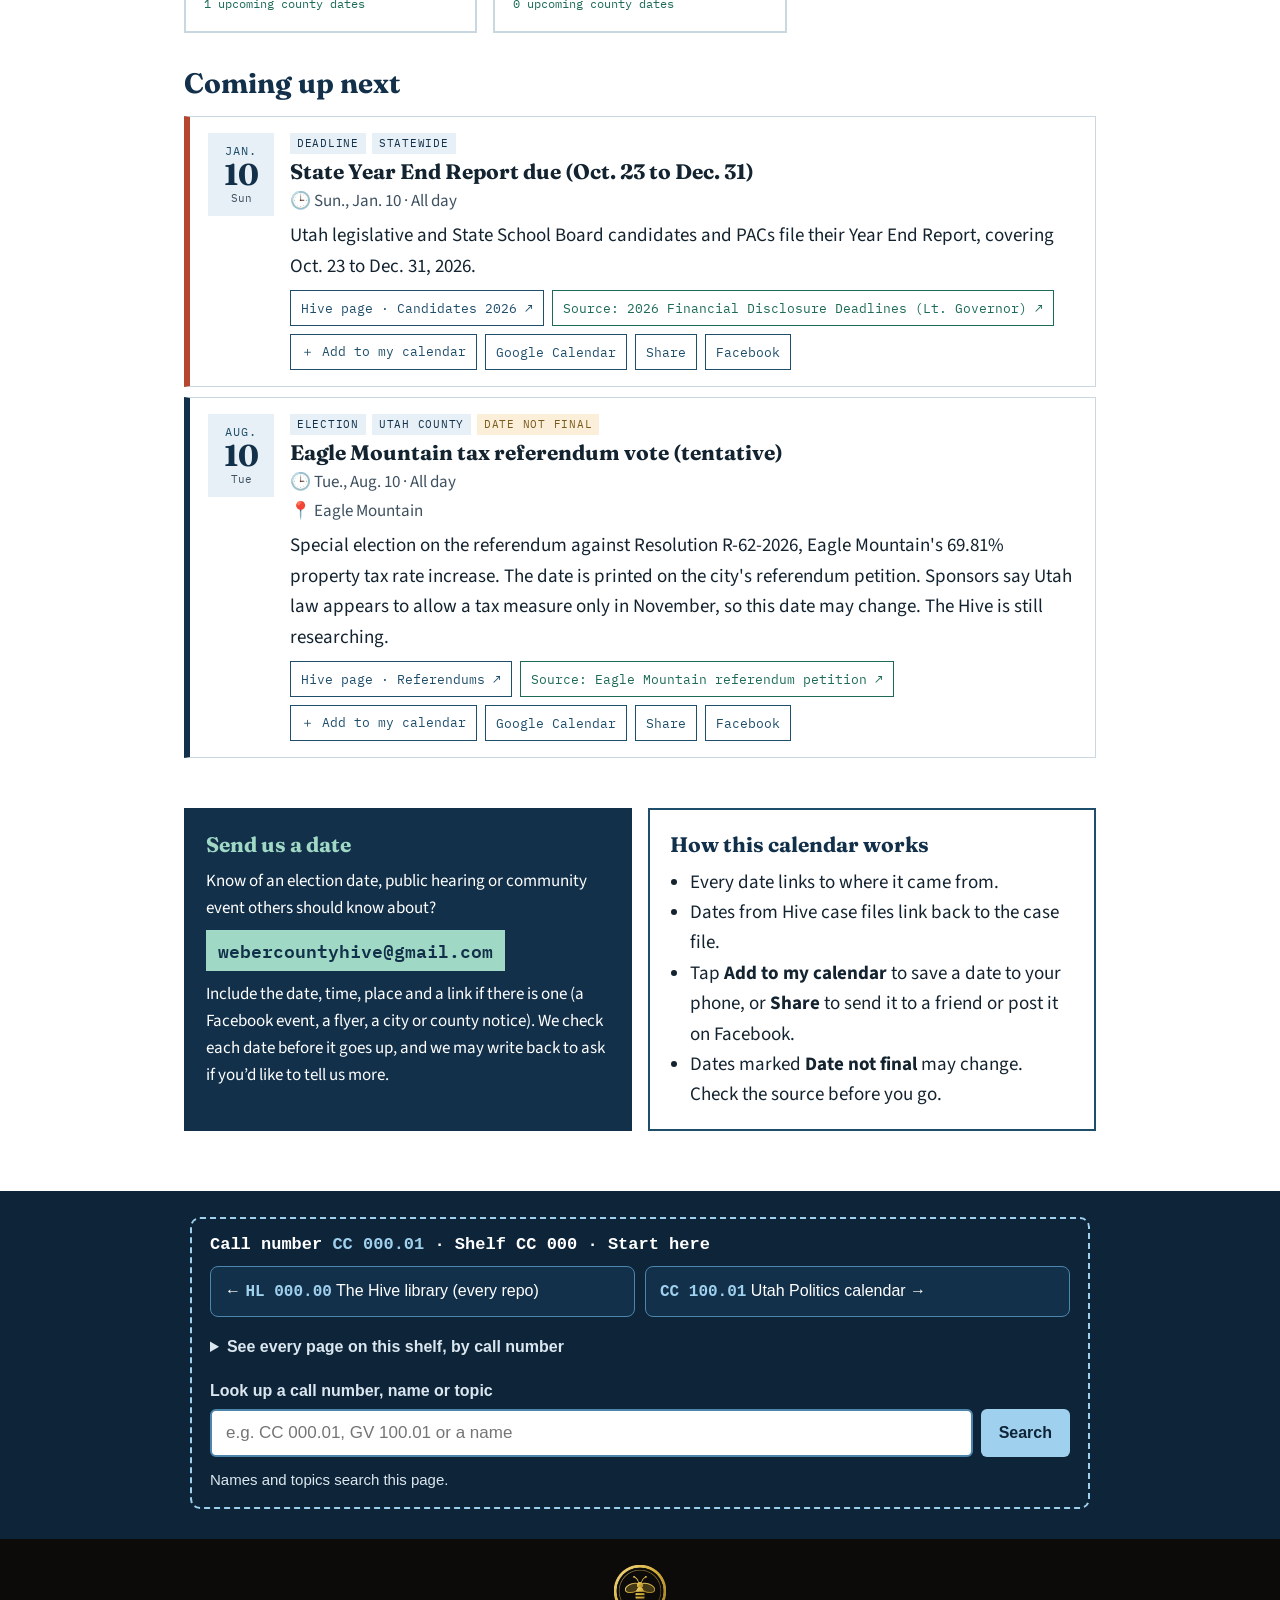
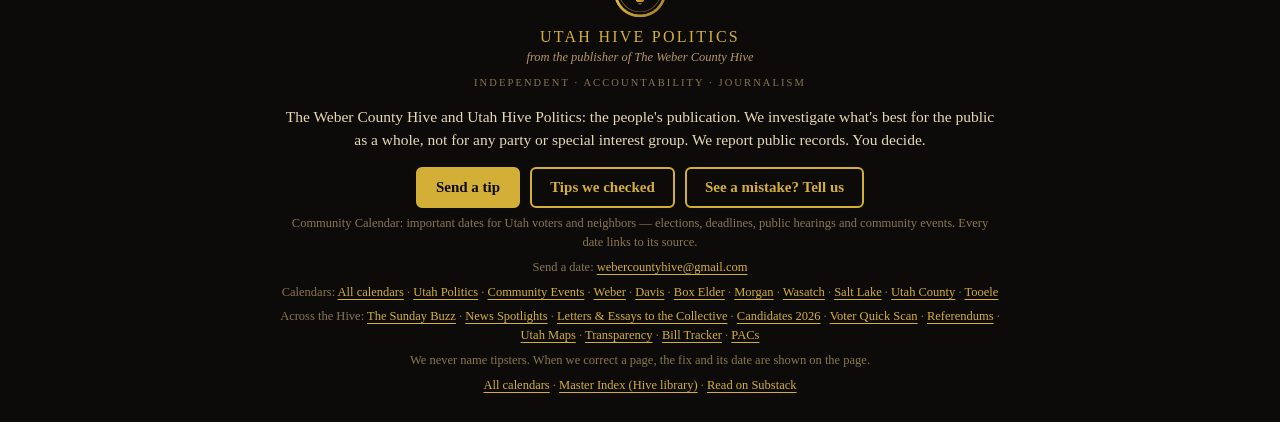
==== commit 1be8e570: "Library standard: CC call numbers, page tools, Hive header and footer, 19px text, dates; Sunday Buzz" ====
--- a/index.html
+++ b/index.html
@@ -7,15 +7,16 @@
 <meta name="description" content="Important dates for Utah voters and neighbors: elections, deadlines, hearings and community events, each linked to its source.">
 <link rel="icon" href="data:image/svg+xml,%3Csvg xmlns='http://www.w3.org/2000/svg' viewBox='0 0 120 120'%3E%3Cpolygon points='60,8 105,34 105,86 60,112 15,86 15,34' fill='%2312304a' stroke='%239FD8C4' stroke-width='8'/%3E%3Crect x='38' y='42' width='44' height='38' fill='%23fff'/%3E%3Crect x='38' y='42' width='44' height='10' fill='%231d6b57'/%3E%3C/svg%3E">
 <link rel="preconnect" href="https://fonts.googleapis.com"><link rel="preconnect" href="https://fonts.gstatic.com" crossorigin><link href="https://fonts.googleapis.com/css2?family=Fraunces:ital,opsz,wght@0,9..144,400;0,9..144,600;0,9..144,700;1,9..144,500&family=Source+Sans+3:ital,wght@0,400;0,600;0,700;1,400&family=IBM+Plex+Mono:wght@400;500;600&display=swap" rel="stylesheet">
-<link rel="stylesheet" href="style.css?v=1">
+<link rel="stylesheet" href="style.css?v=2">
 </head>
 <body>
-<div class="topbar"><span>Community Calendar · The Weber County Hive + Utah Hive Politics</span><a href="https://webercountyhive.substack.com/" target="_blank" rel="noopener">webercountyhive.substack.com ↗</a></div>
+<div class="hbx-top"><div class="hb-bar"><a href="https://webercountyhive.substack.com/" target="_blank" rel="noopener"><img src="uhp-badge.png" alt="Utah Hive Politics logo"><span><span class="hb-name">Utah Hive Politics</span><span class="hb-sub">from the publisher of The Weber County Hive</span><span class="hb-line-top">The people's publication. We investigate what's best for the public as a whole, not any party or special interest.</span></span></a></div>
+<div class="hbx-slim"><span>community-calendar · CC 000.01</span><span><a href="https://weber-county-hive.github.io/-weber-county-hive-index/">← Hive library (every repo)</a></span></div></div>
 <div class="band"><header class="masthead"><div class="mhead"><svg class="mark" viewBox="0 0 120 120" aria-hidden="true"><polygon points="60,4 108.5,32 108.5,88 60,116 11.5,88 11.5,32" fill="none" stroke="#9FD8C4" stroke-opacity=".5" stroke-width="1.5"/><polygon points="60,16 98,38 98,82 60,104 22,82 22,38" fill="#0b1d2c" stroke="#9FD8C4" stroke-width="3"/><rect x="36" y="40" width="48" height="42" fill="#fff"/><rect x="36" y="40" width="48" height="11" fill="#1d6b57"/><rect x="44" y="35" width="4" height="10" fill="#9FD8C4"/><rect x="72" y="35" width="4" height="10" fill="#9FD8C4"/><polygon points="60,57 67,61 67,69 60,73 53,69 53,61" fill="#D9B868" stroke="#12304a" stroke-width="1.5"/></svg><div>
   <div class="eyebrow">Dates worth knowing</div>
   <h1 class="title">Community Calendar</h1></div></div>
   <p class="dek">Election dates, deadlines and hearings from every Hive case file, plus community events sent in by neighbors. Save any date to your phone or share it with a tap.</p>
-  <div class="dates">Page published <span data-site="pagePublished"></span> · Last updated <span class="upd" data-site="pageUpdated"></span></div>
+  <div class="dates">Page published <span data-site="pagePublished"></span> · Last updated <span class="upd" data-site="pageUpdated"></span> · Page look updated Nov. 2, 2026</div>
 </header></div>
 <section><p class="plain"><b>IN PLAIN WORDS</b>There are two kinds of calendars here. <strong>Utah Politics</strong> holds election dates, filing and referendum deadlines and public hearings, statewide and county by county; when a Hive case file has a deadline, it goes on this calendar too. <strong>Community Events</strong> holds festivals, fairs, fundraisers and other local happenings, starting with Weber County. Every date links to where it came from.</p>
 <div class="cards" id="maincards"></div>
@@ -32,17 +33,12 @@
   <li>Dates marked <strong>Date not final</strong> may change. Check the source before you go.</li></ul></div>
 </div></section>
 <div class="toast" id="toast"></div>
-<footer class="site-footer"><div class="wrap">
-  <h3>Community Calendar</h3><p style="color:#9FD8C4;font-family:'IBM Plex Mono',monospace;font-size:12.5px;letter-spacing:.08em;text-transform:uppercase;">From The Weber County Hive and Utah Hive Politics</p>
-  <p>Important dates for Utah voters and neighbors: elections, deadlines, public hearings and community events. Every date links to its source.</p>
-  <p>Send a date: <a href="mailto:webercountyhive@gmail.com?subject=Calendar%20Event">webercountyhive@gmail.com</a></p>
-  <div class="site-links"><a href="index.html">All calendars</a><a href="politics.html">Utah Politics</a><a href="community.html">Community Events</a><a href="weber.html">Weber</a><a href="davis.html">Davis</a><a href="box-elder.html">Box Elder</a><a href="morgan.html">Morgan</a><a href="wasatch.html">Wasatch</a><a href="salt-lake.html">Salt Lake</a><a href="utah-county.html">Utah County</a><a href="tooele.html">Tooele</a></div>
-  <p style="margin-top:6px;">Across the Hive:</p>
-  <div class="site-links"><a href="https://weber-county-hive.github.io/-weber-county-hive-index/">Hive index</a><a href="https://weber-county-hive.github.io/sunday_buzz/">The Sunday Buzz</a><a href="https://weber-county-hive.github.io/Utah-hive-news-spotlights/">News Spotlights</a><a href="https://weber-county-hive.github.io/Letters-Essays-to-the-Collective/">Letters &amp; Essays to the Collective</a><a href="https://weber-county-hive.github.io/candidates2026/">Candidates 2026</a><a href="https://weber-county-hive.github.io/Voter-Quick-Scan-2026/">Voter Quick Scan</a><a href="https://webercountyhive-coder.github.io/referendum/">Referendums</a><a href="https://weber-county-hive.github.io/utah-maps/">Utah Maps</a><a href="https://weber-county-hive.github.io/Transparency/">Transparency</a><a href="https://weber-county-hive.github.io/Bill-Tracker/">Bill Tracker</a><a href="https://weber-county-hive.github.io/pac/">PACs</a></div>
-</div></footer>
+<div class="hbx-shelfwrap"><div class="in"><div class="hbx-shelf" id="hbx-shelf"></div></div></div>
+<div class="hb-foot"><img src="hive-bee.png" alt=""><span class="hb-name">Utah Hive Politics</span><span class="hb-sub">from the publisher of The Weber County Hive</span><span class="hb-tag">Independent &middot; Accountability &middot; Journalism</span><p class="hb-line">The Weber County Hive and Utah Hive Politics: the people's publication. We investigate what's best for the public as a whole, not for any party or special interest group. We report public records. You decide.</p><p class="hb-tips"><a class="hb-btn" href="https://weber-county-hive.github.io/-weber-county-hive-index/tips.html#send">Send a tip</a><a class="hb-btn hb-btn2" href="https://weber-county-hive.github.io/-weber-county-hive-index/tips.html">Tips we checked</a><a class="hb-btn hb-btn2" href="https://weber-county-hive.github.io/-weber-county-hive-index/tips.html#send">See a mistake? Tell us</a></p><p class="hb-small">Community Calendar: important dates for Utah voters and neighbors &mdash; elections, deadlines, public hearings and community events. Every date links to its source.</p><p class="hb-small">Send a date: <a href="mailto:webercountyhive@gmail.com?subject=Calendar%20Event">webercountyhive@gmail.com</a></p><p class="hb-small">Calendars: <a href="index.html">All calendars</a> · <a href="politics.html">Utah Politics</a> · <a href="community.html">Community Events</a> · <a href="weber.html">Weber</a> · <a href="davis.html">Davis</a> · <a href="box-elder.html">Box Elder</a> · <a href="morgan.html">Morgan</a> · <a href="wasatch.html">Wasatch</a> · <a href="salt-lake.html">Salt Lake</a> · <a href="utah-county.html">Utah County</a> · <a href="tooele.html">Tooele</a></p><p class="hb-small">Across the Hive: <a href="https://weber-county-hive.github.io/sunday_buzz/">The Sunday Buzz</a> · <a href="https://weber-county-hive.github.io/Utah-hive-news-spotlights/">News Spotlights</a> · <a href="https://weber-county-hive.github.io/Letters-Essays-to-the-Collective/">Letters &amp; Essays to the Collective</a> · <a href="https://weber-county-hive.github.io/candidates2026/">Candidates 2026</a> · <a href="https://weber-county-hive.github.io/Voter-Quick-Scan-2026/">Voter Quick Scan</a> · <a href="https://webercountyhive-coder.github.io/referendum/">Referendums</a> · <a href="https://weber-county-hive.github.io/utah-maps/">Utah Maps</a> · <a href="https://weber-county-hive.github.io/Transparency/">Transparency</a> · <a href="https://weber-county-hive.github.io/Bill-Tracker/">Bill Tracker</a> · <a href="https://weber-county-hive.github.io/pac/">PACs</a></p><p class="hb-small">We never name tipsters. When we correct a page, the fix and its date are shown on the page.</p><p class="hb-small"><a href="index.html">All calendars</a> · <a href="https://weber-county-hive.github.io/-weber-county-hive-index/">Master Index (Hive library)</a> · <a href="https://webercountyhive.substack.com/">Read on Substack</a></p></div>
 <script src="events-data.js?v=1"></script>
 <script>window.CAL_MODE="hub";window.CAL_COUNTY="";window.CAL_FILE="";</script>
 <script src="calendar.js?v=1"></script>
+<script src="cc-shelf.js?v=1"></script>
 <script data-goatcounter="https://weberhive.goatcounter.com/count" async src="//gc.zgo.at/count.js"></script>
 </body>
 </html>
--- a/style.css
+++ b/style.css
@@ -91,3 +91,52 @@
 footer.site-footer a{color:#9FD8C4;text-decoration:none;font-family:'IBM Plex Mono',monospace;font-size:13px;}
 footer.site-footer a:hover{color:#fff;}
 @media(max-width:640px){.mhead{flex-direction:column;align-items:flex-start;gap:12px;}.mark{width:70px;height:70px;}header.masthead{padding:38px 16px 26px;}section{padding:22px 16px 0;}.two{grid-template-columns:1fr;}.topbar{padding:10px 16px;}.ev{flex-direction:column;gap:8px;}.day{display:flex;gap:8px;align-items:baseline;width:auto;padding:4px 10px;}.day .d{font-size:22px;}table.grid td{height:64px;font-size:11px;padding:2px;}table.grid td a{font-size:10px;}}
+
+/* Hive library standard (Nov. 2, 2026) */
+.hbx-top{margin:0}
+.hb-bar{background:#0d0b0a;border-bottom:1px solid #3a2f1c;padding:10px 20px}
+.hb-bar a{display:flex;align-items:center;gap:12px;max-width:1100px;margin:0 auto;text-decoration:none}
+.hb-bar img{width:52px;height:52px;border-radius:4px;display:block;flex:none}
+.hb-name{font-family:'Cinzel','Trajan Pro',Georgia,serif;color:#d4af37;font-size:16px;letter-spacing:.14em;text-transform:uppercase;line-height:1.2;display:block}
+.hb-sub{font-family:Georgia,serif;font-style:italic;color:#b8956a;font-size:12.5px;display:block;margin-top:2px}
+.hb-line-top{font-family:Georgia,serif;color:#e8d9b5;font-size:12.5px;display:block;margin-top:3px;line-height:1.4}
+.hbx-slim{background:#0e2438;color:#dbe7f0;font:600 14px/1.4 Arial,sans-serif;padding:7px 20px;display:flex;justify-content:space-between;gap:10px;flex-wrap:wrap}
+.hbx-slim a{color:#F3E3B3;text-decoration:underline}
+.hb-foot{background:#0d0b0a;color:#b8956a;text-align:center;padding:26px 20px 30px;font-family:Georgia,serif;line-height:1.5}
+.hb-foot img{width:52px;height:52px;display:block;margin:0 auto 10px}
+.hb-foot .hb-name,.hb-foot .hb-sub{display:block}
+.hb-foot .hb-tag{font-size:10.5px;letter-spacing:.2em;text-transform:uppercase;color:#8a7650;margin-top:8px;display:block}
+.hb-line{max-width:720px;margin:14px auto 0;color:#e8d9b5;font-size:15.5px;line-height:1.5}
+.hb-tips{margin:16px 0 4px;display:flex;gap:10px;justify-content:center;flex-wrap:wrap}
+.hb-btn{display:inline-block;border:2px solid #d4af37;background:#d4af37;color:#0d0b0a!important;font:700 15px Georgia,serif;padding:10px 18px;border-radius:6px;text-decoration:none!important}
+.hb-btn2{background:transparent;color:#d4af37!important}
+.hb-small{font-size:12.5px;color:#8a7650;margin:6px 0 0}
+.hb-small a{color:#d4af37;text-decoration:underline}
+.hb-foot p{max-width:720px;margin-left:auto!important;margin-right:auto!important}
+.hbx-tools{max-width:980px;margin:14px auto 4px;padding:0 20px;display:flex;flex-wrap:wrap;gap:8px;align-items:flex-start;font-family:Arial,sans-serif;position:relative;z-index:2}
+.hbx-tool{display:inline-block;font:700 15px Arial,sans-serif;color:#13233F!important;background:#fff;border:1px solid #c8cfd6;border-radius:6px;padding:9px 13px;text-decoration:none!important;cursor:pointer;line-height:1.2}
+.hbx-tool:hover{border-color:#13233F}.hbx-cnchip b{color:#1f5f9e;font-family:ui-monospace,Menlo,monospace}
+.hbx-jump{flex-basis:100%;order:5;border:1px solid #c8cfd6;border-radius:6px;background:#fff;color:#13233F}.hbx-jump summary{cursor:pointer;padding:9px 13px;font:700 15px Arial,sans-serif}
+.hbx-jump ol{margin:0;padding:4px 16px 12px 36px}.hbx-jump li{margin:6px 0;font-size:16.5px}.hbx-jump a{color:#13233F}
+.hbx-shelfwrap{background:#0e2438;color:#dbe7f0;padding:26px 20px 30px;font:16px/1.5 Arial,sans-serif;margin-top:48px;position:relative;z-index:1}
+.hbx-shelfwrap .in{max-width:900px;margin:0 auto}
+.hbx-shelf{border:2px dashed #9fd0ee;border-radius:10px;padding:16px 18px}
+.hbx-cn-big{font:600 17px ui-monospace,Menlo,monospace;margin-bottom:12px;color:#fff}.hbx-cn-big b{color:#9fd0ee}
+.hbx-nav{display:flex;justify-content:space-between;gap:10px;flex-wrap:wrap;margin-bottom:12px}
+.hbx-nav-btn{flex:1;min-width:220px;background:#12304a;border:1px solid #4d86ad;border-radius:8px;padding:12px 14px;color:#fff!important;text-decoration:none!important;font-size:16px}.hbx-nav-btn b{color:#9fd0ee;font-family:ui-monospace,Menlo,monospace}.hbx-off{opacity:.5}
+.hbx-list summary{cursor:pointer;font-weight:700;padding:6px 0}.hbx-list ol{list-style:none;margin:6px 0 0;padding:0}.hbx-list li{padding:6px 0;border-bottom:1px solid #2b4a63}.hbx-list a{color:#fff!important;text-decoration:none}
+.hbx-shelf-head{color:#9fd0ee;font:600 13px ui-monospace,Menlo,monospace;letter-spacing:.1em}.hbx-cn{font-family:ui-monospace,Menlo,monospace;color:#9fd0ee;margin-right:6px}
+.hbx-find{margin:14px 0 4px}.hbx-find label{display:block;font-weight:700;margin-bottom:6px}.hbx-find div{display:flex;gap:8px;flex-wrap:wrap}.hbx-find input{flex:1;min-width:0;width:100%;padding:12px 14px;font-size:17px;border:2px solid #4d86ad;border-radius:6px;color:#13233F;background:#fff}.hbx-find button{padding:12px 18px;font-size:16px;font-weight:700;background:#9fd0ee;color:#0e2438;border:0;border-radius:6px;cursor:pointer}
+.hbx-search{font-size:15px;margin-top:12px}.hbx-search a,.hbx-search b{color:#9fd0ee}
+.hbx-totop{display:none;position:fixed;right:16px;bottom:16px;z-index:50;background:#0e2438;color:#fff!important;border:2px solid #9fd0ee;border-radius:24px;padding:10px 16px;font:700 15px Arial,sans-serif;text-decoration:none!important;box-shadow:0 2px 8px rgba(0,0,0,.25)}
+.hbx-dates{font-family:ui-monospace,Menlo,monospace;font-size:13px}
+@media(max-width:600px){.hb-bar img{width:38px;height:38px}.hb-line-top{font-size:11.5px}}
+@media print{.hbx-tools,.hbx-totop{display:none}}
+/* Text sizes matched to the other Hive repos (Nov. 2, 2026): 19px reading text */
+body{font-size:19px}
+.plain,.evb p,.box ul,.box ul li{font-size:19px!important}
+.when,.where,.card p,.box p{font-size:17px!important}
+.hbx-tools{margin-top:16px;margin-bottom:6px}
+.hb-foot .hb-name{font-size:16px}
+.hbx-shelfwrap+.hb-foot{margin-top:0}
+.hbx-shelf details.hbx-list li,.hbx-shelf details.hbx-list p{font-size:16px!important}
